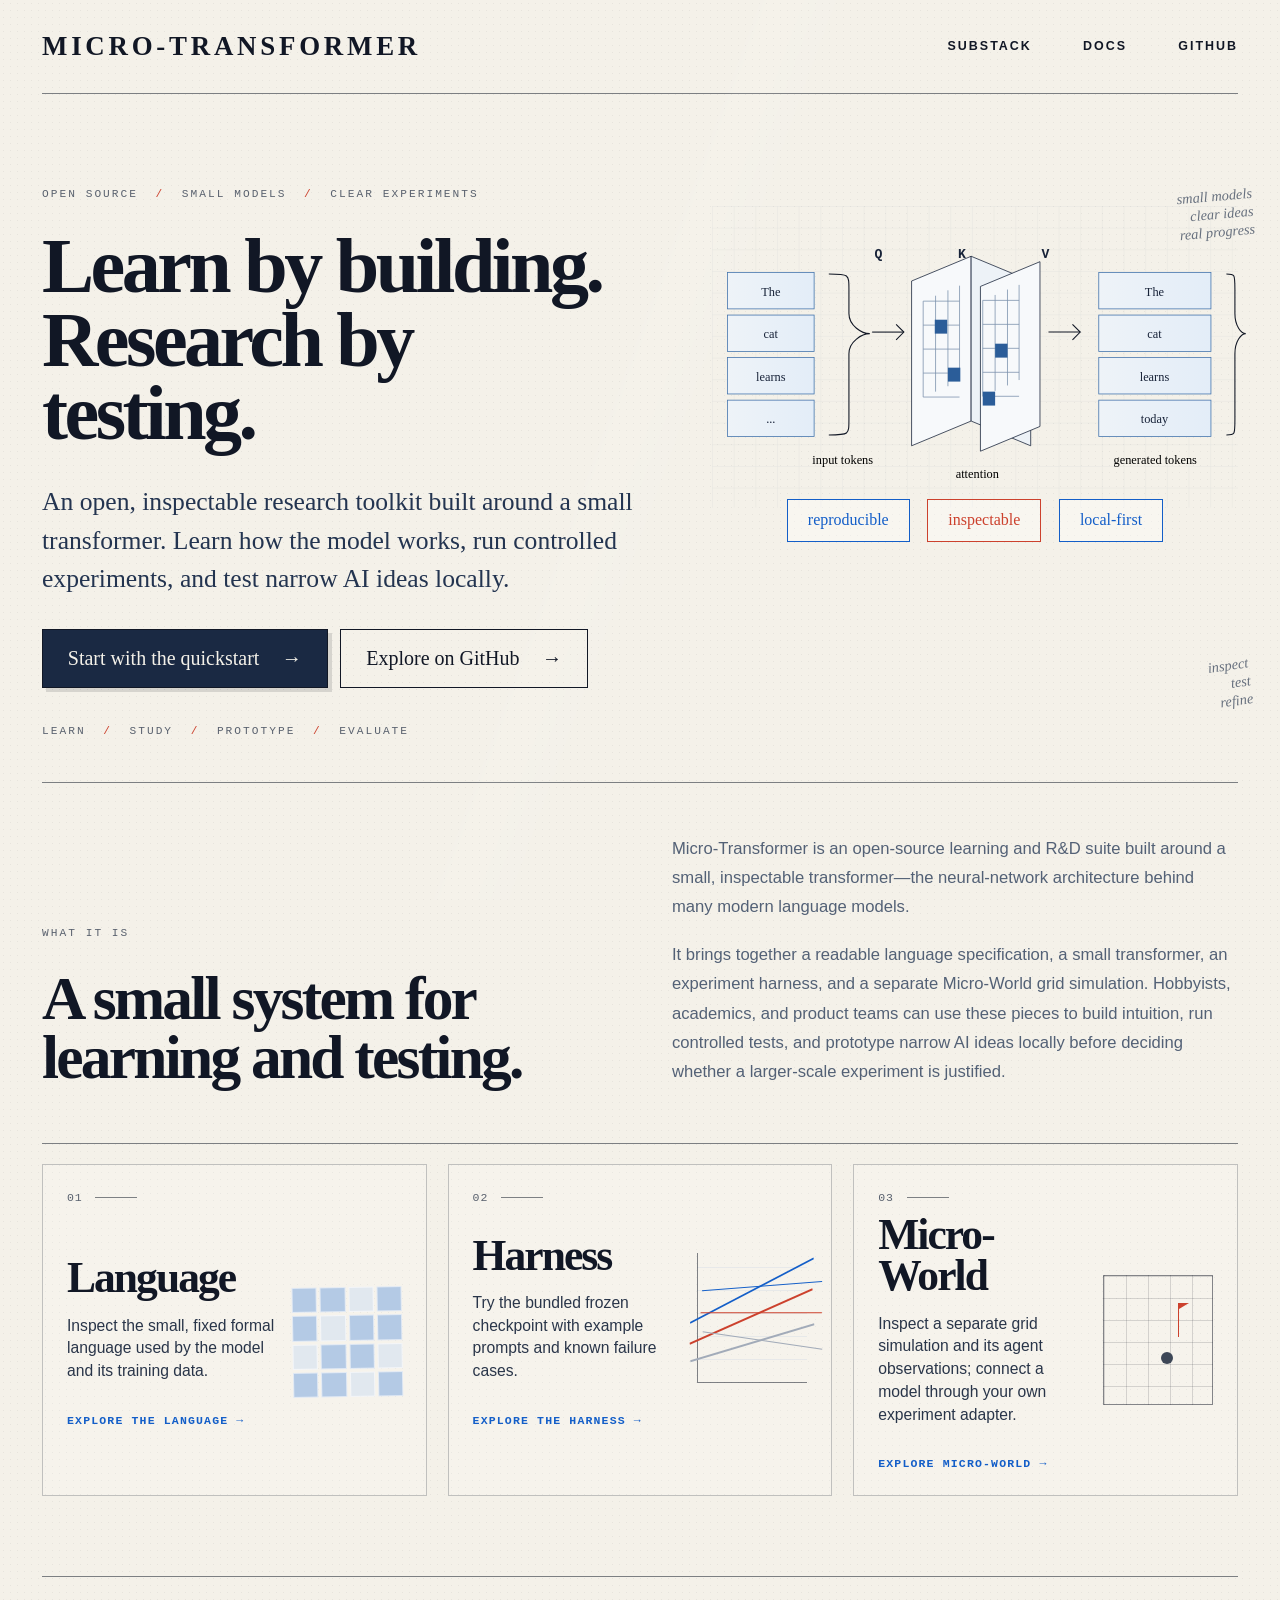
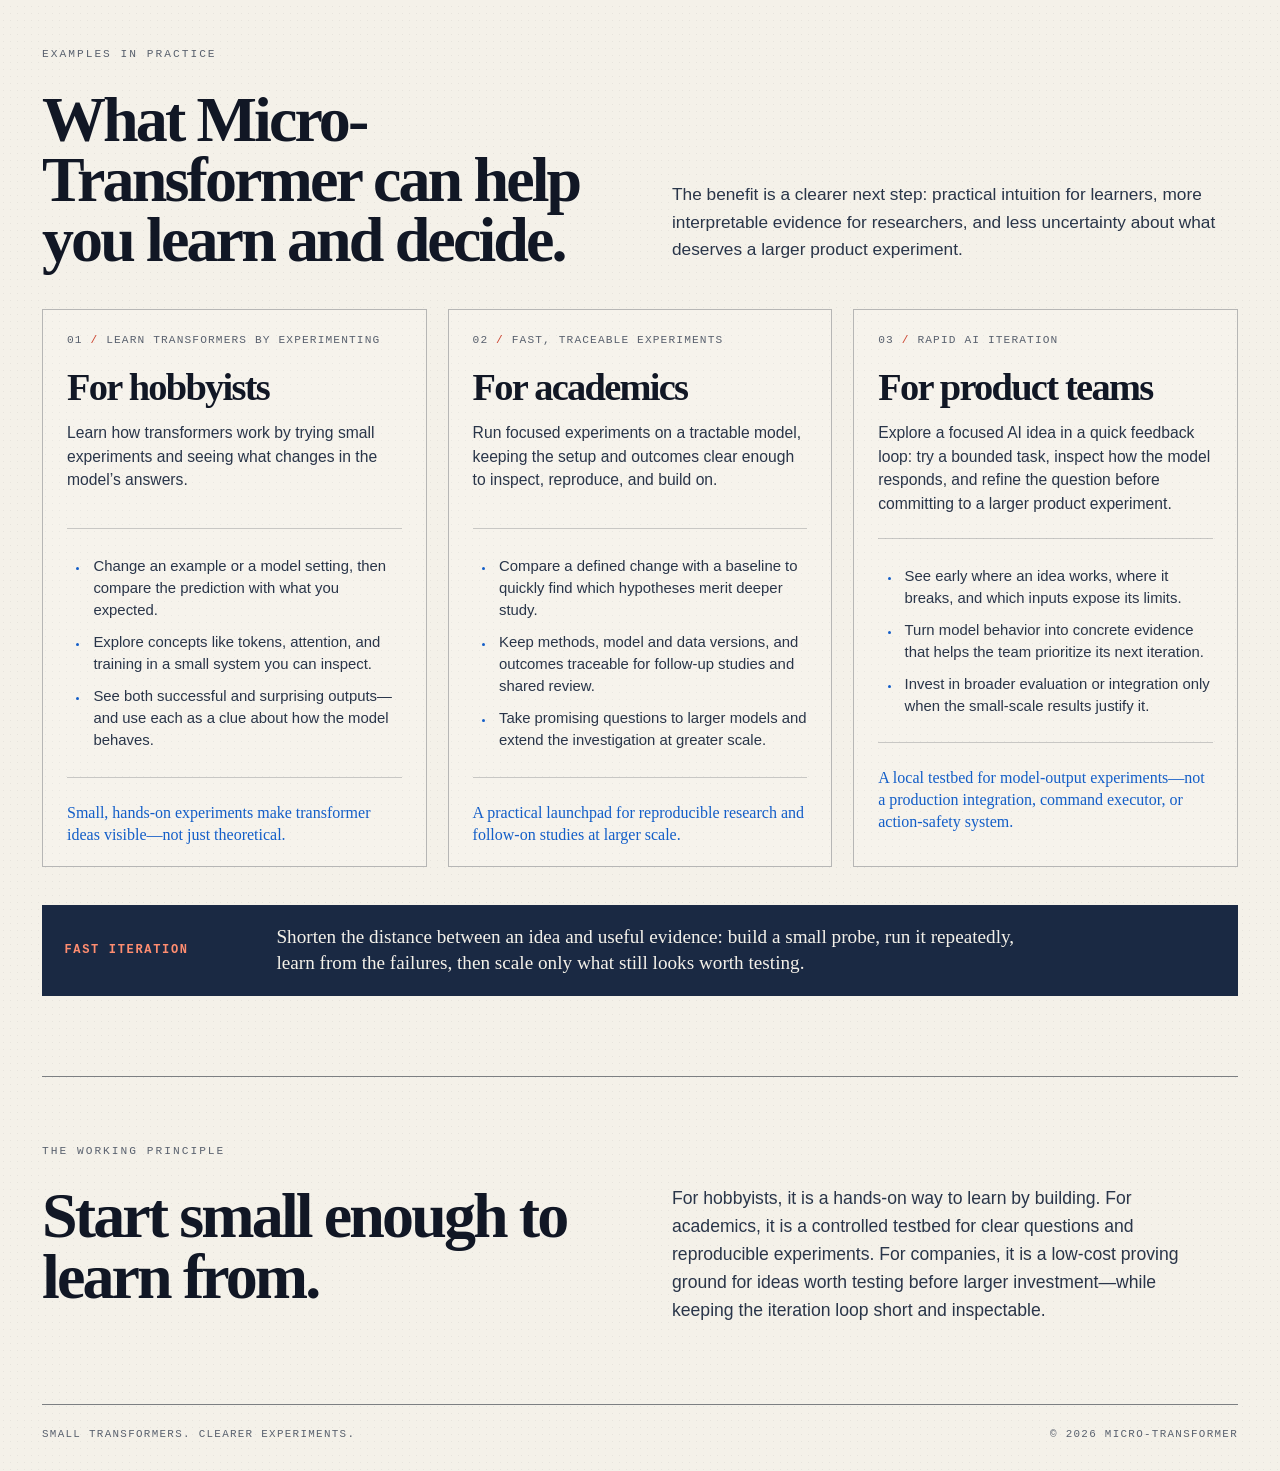
==== index.html @ 57139a8e "Add static website source for GitHub Pages" ====
<!doctype html>
<html lang="en">
  <head>
    <meta charset="utf-8" />
    <meta name="viewport" content="width=device-width, initial-scale=1" />
    <meta name="description" content="Micro-Transformer is a small, inspectable transformer for learning by building, running controlled research, and testing early AI ideas." />
    <meta name="theme-color" content="#f4f1e9" />
    <title>Micro-Transformer — Small models. Clear questions.</title>
    <link rel="stylesheet" href="styles.css?v=5" />
    <script defer src="script.js"></script>
  </head>
  <body>
    <a class="skip-link" href="#main-content">Skip to content</a>

    <header class="site-header shell">
      <a class="wordmark" href="./" aria-label="Micro-Transformer home">Micro-Transformer</a>
      <button class="menu-toggle" type="button" aria-expanded="false" aria-controls="site-nav">
        <span class="menu-icon" aria-hidden="true"></span>
        <span class="sr-only">Toggle navigation</span>
      </button>
      <nav class="site-nav" id="site-nav" aria-label="Primary navigation">
        <a href="https://vimalnaran.substack.com" target="_blank" rel="noopener noreferrer">Substack</a>
        <a href="https://micro-transformer.readthedocs.io/en/latest/" target="_blank" rel="noopener noreferrer">Docs</a>
        <a href="https://github.com/vimalnar/micro-transformer" target="_blank" rel="noopener noreferrer">GitHub</a>
      </nav>
    </header>

    <main id="main-content">
      <section class="hero shell" aria-labelledby="hero-title">
        <div class="hero-copy">
          <p class="eyebrow">Open source <span>/</span> Small models <span>/</span> Clear experiments</p>
          <h1 id="hero-title">Learn by building. Research by testing.</h1>
          <p class="hero-dek">An open, inspectable research toolkit built around a small transformer. Learn how the model works, run controlled experiments, and test narrow AI ideas locally.</p>
          <div class="hero-actions">
            <a class="button button-dark" href="https://micro-transformer.readthedocs.io/en/latest/guides/v1-quickstart/">Start with the quickstart <span aria-hidden="true">→</span></a>
            <a class="button button-light" href="https://github.com/vimalnar/micro-transformer">Explore on GitHub <span aria-hidden="true">→</span></a>
          </div>
          <p class="hero-index">Learn <span>/</span> Study <span>/</span> Prototype <span>/</span> Evaluate</p>
        </div>

        <div class="hero-visual" aria-label="Diagram showing tokens passing through attention and producing outputs">
          <div class="margin-note note-top">small models<br />clear ideas<br />real progress</div>
          <svg class="transformer-diagram" viewBox="0 0 680 390" role="img" aria-labelledby="diagram-title diagram-desc">
            <title id="diagram-title">Illustrative next-token generation</title>
            <desc id="diagram-desc">Input tokens pass through an attention block to produce a token sequence. The example is conceptual; model predictions can be wrong.</desc>
            <defs>
              <pattern id="grid" width="28" height="28" patternUnits="userSpaceOnUse">
                <path d="M 28 0 L 0 0 0 28" fill="none" stroke="#7788a1" stroke-opacity=".13" stroke-width="1" />
              </pattern>
              <linearGradient id="panelBlue" x1="0" x2="1">
                <stop offset="0" stop-color="#eef3f8" />
                <stop offset="1" stop-color="#e3edf8" />
              </linearGradient>
            </defs>
            <rect x="0" y="0" width="680" height="390" fill="url(#grid)" />

            <g class="svg-label" fill="#172238">
              <text x="210" y="67">Q</text><text x="318" y="67">K</text><text x="426" y="67">V</text>
            </g>

            <g class="token-stack" fill="url(#panelBlue)" stroke="#4172ac">
              <rect x="20" y="86" width="112" height="47" /><rect x="20" y="141" width="112" height="47" />
              <rect x="20" y="196" width="112" height="47" /><rect x="20" y="251" width="112" height="47" />
            </g>
            <g class="svg-copy" fill="#172238" text-anchor="middle">
              <text x="76" y="116">The</text><text x="76" y="171">cat</text><text x="76" y="226">learns</text><text x="76" y="281">...</text>
            </g>
            <path class="brace" d="M 151 88 C 177 88 177 88 177 108 L 177 139 C 177 155 194 165 204 165 C 194 165 177 175 177 191 L 177 276 C 177 296 177 296 151 296" />
            <text class="svg-copy" x="169" y="333" text-anchor="middle">input tokens</text>

            <g class="arrow"><path d="M 207 163 H 248" /><path d="M 238 153 L 248 163 L 238 173" /></g>
            <g class="attention-panel">
              <path d="M 258 97 L 335 65 L 335 278 L 258 310 Z" fill="#f7f9fb" stroke="#172238" />
              <path d="M 335 65 L 412 97 L 412 310 L 335 278 Z" fill="#edf2f7" stroke="#172238" />
              <path d="M 347 104 L 424 72 L 424 285 L 347 317 Z" fill="#f7f9fb" stroke="#172238" />
              <g class="attention-grid" stroke="#7b91ad" stroke-width="1">
                <path d="M 273 123 H 320 M 273 154 H 320 M 273 185 H 320 M 273 216 H 320 M 273 247 H 320" />
                <path d="M 273 123 V 247 M 289 116 V 240 M 305 109 V 233 M 320 103 V 226" />
                <path d="M 350 122 H 397 M 350 153 H 397 M 350 184 H 397 M 350 215 H 397 M 350 246 H 397" />
                <path d="M 350 122 V 246 M 366 115 V 239 M 382 108 V 232 M 397 102 V 225" />
              </g>
              <g fill="#2b5d99">
                <rect x="288" y="147" width="16" height="18" /><rect x="305" y="209" width="16" height="18" />
                <rect x="366" y="178" width="16" height="18" /><rect x="350" y="240" width="16" height="18" />
              </g>
            </g>
            <text class="svg-copy" x="343" y="352" text-anchor="middle">attention</text>
            <g class="arrow"><path d="M 435 163 H 476" /><path d="M 466 153 L 476 163 L 466 173" /></g>

            <g class="token-stack" fill="url(#panelBlue)" stroke="#4172ac">
              <rect x="500" y="86" width="145" height="47" /><rect x="500" y="141" width="145" height="47" />
              <rect x="500" y="196" width="145" height="47" /><rect x="500" y="251" width="145" height="47" />
            </g>
            <g class="svg-copy" fill="#172238" text-anchor="middle">
              <text x="572" y="116">The</text><text x="572" y="171">cat</text><text x="572" y="226">learns</text><text x="572" y="281">today</text>
            </g>
            <path class="brace" d="M 665 88 C 676 88 676 88 676 108 L 676 139 C 676 155 684 165 690 165 C 684 165 676 175 676 191 L 676 276 C 676 296 676 296 665 296" />
            <text class="svg-copy" x="573" y="333" text-anchor="middle">generated tokens</text>
          </svg>
          <div class="proof-tags" aria-label="Project qualities">
            <span class="tag tag-blue">reproducible</span>
            <span class="tag tag-red">inspectable</span>
            <span class="tag tag-blue">local-first</span>
          </div>
          <div class="margin-note note-bottom">inspect<br />test<br />refine</div>
        </div>
      </section>

      <section class="what-is shell" id="about" aria-labelledby="what-is-title">
        <div>
          <p class="eyebrow">What it is</p>
          <h2 id="what-is-title">A small system for learning and testing.</h2>
        </div>
        <div class="what-is-copy">
          <p>Micro-Transformer is an open-source learning and R&amp;D suite built around a small, inspectable transformer—the neural-network architecture behind many modern language models.</p>
          <p>It brings together a readable language specification, a small transformer, an experiment harness, and a separate Micro-World grid simulation. Hobbyists, academics, and product teams can use these pieces to build intuition, run controlled tests, and prototype narrow AI ideas locally before deciding whether a larger-scale experiment is justified.</p>
        </div>
      </section>

      <section class="cards shell" id="examples" aria-labelledby="examples-title">
        <h2 class="sr-only" id="examples-title">Explore the suite</h2>
        <article class="card">
          <div class="card-number">01 <span></span></div>
          <div class="card-body">
            <div>
              <h3>Language</h3>
              <p>Inspect the small, fixed formal language used by the model and its training data.</p>
              <a href="https://micro-transformer.readthedocs.io/en/latest/reference/micro-transformer-language/">Explore the language <span aria-hidden="true">→</span></a>
            </div>
            <div class="card-sketch sketch-language" aria-hidden="true"><span></span><span></span><span></span><span></span><span></span><span></span><span></span><span></span><span></span><span></span><span></span><span></span><span></span><span></span><span></span><span></span></div>
          </div>
        </article>
        <article class="card">
          <div class="card-number">02 <span></span></div>
          <div class="card-body">
            <div>
              <h3>Harness</h3>
              <p>Try the bundled frozen checkpoint with example prompts and known failure cases.</p>
              <a href="https://micro-transformer.readthedocs.io/en/latest/guides/harness/">Explore the harness <span aria-hidden="true">→</span></a>
            </div>
            <div class="card-sketch sketch-chart" aria-hidden="true"><span class="chart-line blue"></span><span class="chart-line red"></span><span class="chart-line grey"></span></div>
          </div>
        </article>
        <article class="card">
          <div class="card-number">03 <span></span></div>
          <div class="card-body">
            <div>
              <h3>Micro-World</h3>
              <p>Inspect a separate grid simulation and its agent observations; connect a model through your own experiment adapter.</p>
              <a href="https://micro-transformer.readthedocs.io/en/latest/guides/microworld-usage/">Explore Micro-World <span aria-hidden="true">→</span></a>
            </div>
            <div class="card-sketch sketch-world" aria-hidden="true"><span class="flag"></span><span class="dot"></span></div>
          </div>
        </article>
      </section>

      <section class="use-cases shell" id="use-cases" aria-labelledby="use-cases-title">
        <div class="use-cases-intro">
          <div>
            <p class="eyebrow">Examples in practice</p>
            <h2 id="use-cases-title">What Micro-Transformer can help you learn and decide.</h2>
          </div>
          <p>The benefit is a clearer next step: practical intuition for learners, more interpretable evidence for researchers, and less uncertainty about what deserves a larger product experiment.</p>
        </div>

        <div class="use-case-grid">
          <article class="use-case">
            <p class="use-case-label">01 <span>/</span> Learn transformers by experimenting</p>
            <h3>For hobbyists</h3>
            <p>Learn how transformers work by trying small experiments and seeing what changes in the model’s answers.</p>
            <ul>
              <li>Change an example or a model setting, then compare the prediction with what you expected.</li>
              <li>Explore concepts like tokens, attention, and training in a small system you can inspect.</li>
              <li>See both successful and surprising outputs—and use each as a clue about how the model behaves.</li>
            </ul>
            <p class="use-case-note">Small, hands-on experiments make transformer ideas visible—not just theoretical.</p>
          </article>

          <article class="use-case">
            <p class="use-case-label">02 <span>/</span> Fast, traceable experiments</p>
            <h3>For academics</h3>
            <p>Run focused experiments on a tractable model, keeping the setup and outcomes clear enough to inspect, reproduce, and build on.</p>
            <ul>
              <li>Compare a defined change with a baseline to quickly find which hypotheses merit deeper study.</li>
              <li>Keep methods, model and data versions, and outcomes traceable for follow-up studies and shared review.</li>
              <li>Take promising questions to larger models and extend the investigation at greater scale.</li>
            </ul>
            <p class="use-case-note">A practical launchpad for reproducible research and follow-on studies at larger scale.</p>
          </article>

          <article class="use-case">
            <p class="use-case-label">03 <span>/</span> Rapid AI iteration</p>
            <h3>For product teams</h3>
            <p>Explore a focused AI idea in a quick feedback loop: try a bounded task, inspect how the model responds, and refine the question before committing to a larger product experiment.</p>
            <ul>
              <li>See early where an idea works, where it breaks, and which inputs expose its limits.</li>
              <li>Turn model behavior into concrete evidence that helps the team prioritize its next iteration.</li>
              <li>Invest in broader evaluation or integration only when the small-scale results justify it.</li>
            </ul>
            <p class="use-case-note">A local testbed for model-output experiments—not a production integration, command executor, or action-safety system.</p>
          </article>
        </div>

        <div class="iteration-note">
          <span class="iteration-label">Fast iteration</span>
          <p>Shorten the distance between an idea and useful evidence: build a small probe, run it repeatedly, learn from the failures, then scale only what still looks worth testing.</p>
        </div>
      </section>

      <section class="method shell" id="method" aria-labelledby="method-title">
        <div>
          <p class="eyebrow">The working principle</p>
          <h2 id="method-title">Start small enough to learn from.</h2>
        </div>
        <p>For hobbyists, it is a hands-on way to learn by building. For academics, it is a controlled testbed for clear questions and reproducible experiments. For companies, it is a low-cost proving ground for ideas worth testing before larger investment—while keeping the iteration loop short and inspectable.</p>
      </section>
    </main>

    <footer class="site-footer shell">
      <span>Small transformers. Clearer experiments.</span>
      <span>© <span id="year"></span> Micro-Transformer</span>
    </footer>
  </body>
</html>
---- styles.css ----
:root {
  --paper: #f4f1e9;
  --paper-deep: #ebe7dd;
  --ink: #111725;
  --muted: #59616e;
  --line: rgba(17, 23, 37, .52);
  --blue: #135ec8;
  --red: #cc412d;
  --serif: Georgia, "Times New Roman", serif;
  --sans: Inter, ui-sans-serif, -apple-system, BlinkMacSystemFont, "Segoe UI", sans-serif;
  --mono: "SFMono-Regular", Consolas, "Liberation Mono", monospace;
}

* { box-sizing: border-box; }
html { scroll-behavior: smooth; }
body {
  margin: 0;
  color: var(--ink);
  background-color: var(--paper);
  font-family: var(--sans);
  line-height: 1.5;
  background-image: radial-gradient(rgba(17, 23, 37, .06) .55px, transparent .55px);
  background-size: 7px 7px;
}
body::before { content: ""; position: fixed; inset: 0; pointer-events: none; opacity: .28; background: linear-gradient(110deg, transparent 0 47%, rgba(255,255,255,.5) 48%, transparent 54%); mix-blend-mode: soft-light; }
a { color: inherit; }
.shell { width: min(1500px, calc(100% - 84px)); margin-inline: auto; }
.skip-link { position: absolute; left: -999px; top: 10px; z-index: 10; padding: .7rem 1rem; background: var(--ink); color: white; }
.skip-link:focus { left: 10px; }
.sr-only { position: absolute; width: 1px; height: 1px; padding: 0; margin: -1px; overflow: hidden; clip: rect(0,0,0,0); white-space: nowrap; border: 0; }

.site-header { display: flex; align-items: center; justify-content: space-between; min-height: 94px; border-bottom: 1px solid var(--line); }
.wordmark { font-family: var(--serif); font-size: clamp(1.3rem, 2.1vw, 2rem); font-weight: 700; letter-spacing: .14em; text-transform: uppercase; text-decoration: none; }
.site-nav { display: flex; align-items: center; gap: clamp(1.6rem, 4vw, 3.8rem); font-size: .78rem; letter-spacing: .16em; text-transform: uppercase; font-weight: 700; }
.site-nav a { text-decoration: none; transition: color .2s ease; }
.site-nav a:hover, .site-nav a:focus-visible { color: var(--blue); }
.menu-toggle { display: none; border: 0; background: none; }

.hero { display: grid; grid-template-columns: minmax(0, 1.06fr) minmax(460px, .94fr); gap: clamp(3rem, 6vw, 7rem); padding-top: clamp(3rem, 7vw, 6rem); padding-bottom: 2.5rem; }
.hero-copy { position: relative; z-index: 1; }
.eyebrow, .hero-index { margin: 0 0 1.6rem; color: var(--muted); font-family: var(--mono); font-size: .7rem; letter-spacing: .18em; line-height: 1.8; text-transform: uppercase; }
.eyebrow span, .hero-index span { margin-inline: .55rem; color: var(--red); }
h1, h2, h3 { margin: 0; font-family: var(--serif); font-weight: 700; letter-spacing: -.045em; }
h1 { max-width: 840px; font-size: clamp(3.6rem, 6.1vw, 7.1rem); line-height: .94; }
.hero-dek { margin: 2.1rem 0 1.9rem; color: #233450; font-family: var(--serif); font-size: clamp(1.3rem, 2vw, 2rem); }
.button { display: inline-flex; align-items: center; gap: 1.4rem; min-height: 58px; padding: .85rem 1.55rem; font-family: var(--serif); font-size: 1.25rem; text-decoration: none; border: 1px solid var(--ink); transition: transform .2s ease, background .2s ease; }
.button:hover, .button:focus-visible { transform: translateY(-3px); }
.hero-actions { display: flex; flex-wrap: wrap; align-items: center; gap: .8rem; }
.button-dark { color: var(--paper); background: #1a2943; box-shadow: 4px 4px 0 rgba(17, 23, 37, .13); }
.button-light { color: var(--ink); background: transparent; }
.hero-index { margin-top: 2.1rem; margin-bottom: 0; }
.hero-visual { position: relative; min-width: 0; padding-top: 1.4rem; }
.transformer-diagram { width: 100%; overflow: visible; }
.svg-label { font: 700 17px var(--mono); }
.svg-copy { font: 16px var(--serif); }
.brace { fill: none; stroke: var(--ink); stroke-width: 1.4; }
.arrow path { fill: none; stroke: var(--ink); stroke-width: 1.4; }
.proof-tags { display: flex; justify-content: center; gap: 1.1rem; margin-top: -1rem; }
.tag { display: inline-block; padding: .55rem 1.25rem; background: rgba(255,255,255,.35); border: 1px solid; font-family: var(--serif); font-size: 1rem; }
.tag-blue { color: var(--blue); border-color: var(--blue); }
.tag-red { color: var(--red); border-color: var(--red); }
.margin-note { position: absolute; color: #67707e; font-family: "Bradley Hand", "Segoe Print", cursive; font-size: .9rem; font-style: italic; line-height: 1.25; transform: rotate(-5deg); }
.note-top { right: -1rem; top: .2rem; text-align: right; }
.note-bottom { right: -.8rem; bottom: 2rem; transform: rotate(-8deg); text-align: right; }

.what-is { display: grid; grid-template-columns: 1fr 1fr; gap: 4rem; align-items: end; padding-top: 3.2rem; padding-bottom: 3.6rem; border-top: 1px solid var(--line); }
.what-is h2 { max-width: 600px; font-size: clamp(2.8rem, 4.8vw, 5.2rem); line-height: .95; }
.what-is-copy { max-width: 580px; color: #536176; font-size: 1.04rem; font-weight: 400; line-height: 1.75; }
.what-is-copy p { margin: 0; }
.what-is-copy p + p { margin-top: 1.2rem; }

.cards { display: grid; grid-template-columns: repeat(3, 1fr); gap: 1.3rem; padding-top: 1.2rem; padding-bottom: 5rem; border-top: 1px solid var(--line); }
.card { min-height: 290px; padding: 1.5rem 1.5rem 1.3rem; border: 1px solid rgba(17,23,37,.23); background: rgba(255,255,255,.13); }
.card-number { display: flex; align-items: center; gap: .8rem; color: var(--muted); font-family: var(--mono); font-size: .72rem; letter-spacing: .08em; }
.card-number span { display: block; width: 42px; height: 1px; background: var(--line); }
.card-body { display: grid; grid-template-columns: 1fr 110px; align-items: end; gap: 1rem; min-height: 225px; }
.card h3 { margin: .5rem 0 1rem; font-size: clamp(2.7rem, 3.4vw, 4rem); line-height: .95; }
.card p { max-width: 360px; margin: 0 0 1.5rem; color: #293549; font-size: .98rem; line-height: 1.45; }
.card a { color: var(--blue); font-family: var(--mono); font-size: .72rem; font-weight: 700; letter-spacing: .1em; text-decoration: none; text-transform: uppercase; }
.card a:hover, .card a:focus-visible { text-decoration: underline; }
.card-sketch { align-self: center; justify-self: end; position: relative; width: 110px; height: 130px; }
.sketch-language { display: grid; grid-template-columns: repeat(4, 1fr); gap: 3px; padding-top: 34px; transform: rotate(-1deg); }
.sketch-language span { aspect-ratio: 1; background: #b4cae5; border: 1px solid rgba(255,255,255,.6); }
.sketch-language span:nth-child(3n) { background: #e1e8ef; }
.sketch-chart { border-bottom: 1px solid var(--line); border-left: 1px solid var(--line); background: repeating-linear-gradient(to top, transparent 0 22px, rgba(19,94,200,.12) 23px); }
.chart-line { position: absolute; display: block; width: 125px; height: 48px; left: -5px; border-top: 2px solid; transform: skewY(-20deg) rotate(-9deg); }
.chart-line::before { content: ""; position: absolute; inset: -3px 0 0; border-top: 1px solid; transform: rotate(25deg); }
.chart-line.blue { top: 35px; color: var(--blue); }
.chart-line.red { top: 61px; color: var(--red); transform: skewY(-14deg) rotate(-11deg); }
.chart-line.grey { top: 88px; color: #a2abb9; transform: skewY(-9deg) rotate(-8deg); }
.sketch-world { border: 1px solid rgba(17,23,37,.5); background-image: linear-gradient(rgba(17,23,37,.15) 1px, transparent 1px), linear-gradient(90deg, rgba(17,23,37,.15) 1px, transparent 1px); background-size: 22px 22px; }
.dot { position: absolute; left: 57px; top: 76px; width: 12px; height: 12px; border-radius: 50%; background: #3d4757; }
.flag { position: absolute; left: 74px; top: 27px; width: 1px; height: 34px; background: var(--red); }
.flag::after { content: ""; position: absolute; top: 0; left: 1px; border-top: 6px solid var(--red); border-right: 10px solid transparent; }

.use-cases { padding-top: 4.2rem; padding-bottom: 5rem; border-top: 1px solid var(--line); }
.use-cases-intro { display: grid; grid-template-columns: 1fr 1fr; gap: 4rem; align-items: end; margin-bottom: 2.4rem; }
.use-cases-intro h2 { max-width: 660px; font-size: clamp(3rem, 5vw, 5.5rem); line-height: .94; }
.use-cases-intro > p { max-width: 550px; margin: 0 0 .4rem; color: #293549; font-size: 1.08rem; line-height: 1.6; }
.use-case-grid { display: grid; grid-template-columns: repeat(3, 1fr); gap: 1.3rem; }
.use-case { min-height: 430px; padding: 1.45rem 1.5rem 1.3rem; border: 1px solid rgba(17,23,37,.28); background: rgba(255,255,255,.13); }
.use-case-label { margin: 0; color: var(--muted); font-family: var(--mono); font-size: .7rem; letter-spacing: .1em; line-height: 1.4; text-transform: uppercase; }
.use-case-label span { color: var(--red); }
.use-case h3 { margin: 1.25rem 0 1rem; font-size: clamp(2.35rem, 3vw, 3.5rem); line-height: .95; }
.use-case > p:not(.use-case-label):not(.use-case-note) { min-height: 84px; margin: 0; color: #293549; font-size: .98rem; line-height: 1.5; }
.use-case ol, .use-case ul { margin: 1.45rem 0 1.5rem; padding: 1rem 0 1rem 1.4rem; border-top: 1px solid rgba(17,23,37,.2); border-bottom: 1px solid rgba(17,23,37,.2); color: #293549; font-size: .93rem; }
.use-case li { margin: .58rem 0; padding-left: .25rem; }
.use-case li::marker { color: var(--blue); font-family: var(--mono); font-size: .78rem; }
.use-case-note { margin: 0; color: var(--blue); font-family: var(--serif); font-size: 1rem; line-height: 1.35; }
.iteration-note { display: grid; grid-template-columns: 180px 1fr; gap: 2rem; align-items: center; margin-top: 2.4rem; padding: 1.2rem 1.4rem; background: #1a2943; color: var(--paper); }
.iteration-label { color: #ff8d70; font-family: var(--mono); font-size: .75rem; font-weight: 700; letter-spacing: .14em; text-transform: uppercase; }
.iteration-note p { max-width: 760px; margin: 0; font-family: var(--serif); font-size: 1.2rem; line-height: 1.35; }

.method { display: grid; grid-template-columns: 1fr 1fr; gap: 4rem; padding-top: 4rem; padding-bottom: 5rem; border-top: 1px solid var(--line); }
.method h2 { max-width: 610px; font-size: clamp(2.9rem, 5vw, 5.4rem); line-height: .95; }
.method > p { max-width: 540px; margin: 2.7rem 0 0; color: #293549; font-size: 1.1rem; line-height: 1.6; }
.site-footer { display: flex; justify-content: space-between; gap: 1rem; padding-top: 1.3rem; padding-bottom: 1.8rem; border-top: 1px solid var(--line); color: var(--muted); font-family: var(--mono); font-size: .68rem; letter-spacing: .12em; text-transform: uppercase; }

@media (max-width: 1050px) {
  .hero { grid-template-columns: 1fr; gap: 2rem; }
  .hero-visual { max-width: 800px; margin-inline: auto; width: 100%; }
  h1 { max-width: 900px; }
  .note-top { right: 1rem; }
}
@media (max-width: 760px) {
  .shell { width: min(100% - 36px, 600px); }
  .site-header { min-height: 76px; }
  .wordmark { font-size: 1.1rem; letter-spacing: .1em; }
  .menu-toggle { display: block; width: 42px; height: 42px; padding: .6rem; cursor: pointer; }
  .menu-icon, .menu-icon::before, .menu-icon::after { display: block; width: 25px; height: 1px; background: var(--ink); transition: transform .2s ease; }
  .menu-icon { position: relative; }
  .menu-icon::before, .menu-icon::after { content: ""; position: absolute; left: 0; }
  .menu-icon::before { top: -7px; }
  .menu-icon::after { top: 7px; }
  .site-nav { display: none; position: absolute; top: 75px; left: 18px; right: 18px; z-index: 5; flex-direction: column; align-items: stretch; gap: 0; padding: .5rem 1rem; background: var(--paper); border: 1px solid var(--line); box-shadow: 3px 3px 0 rgba(17,23,37,.1); }
  .site-nav.is-open { display: flex; }
  .site-nav a { padding: .9rem 0; border-bottom: 1px solid rgba(17,23,37,.15); }
  .site-nav a:last-child { border-bottom: 0; }
  .hero { padding-top: 2.8rem; }
  h1 { font-size: clamp(3.2rem, 15vw, 5.3rem); }
  .hero-dek { font-size: 1.3rem; }
  .hero-visual { margin-top: 1rem; }
  .transformer-diagram { min-width: 640px; width: 140%; max-width: none; margin-left: -13%; }
  .hero-visual { overflow: hidden; }
  .proof-tags { flex-wrap: wrap; gap: .55rem; }
  .tag { font-size: .86rem; padding: .45rem .75rem; }
  .margin-note { display: none; }
  .what-is { grid-template-columns: 1fr; gap: 1.4rem; padding-block: 3.2rem; }
  .what-is-copy { margin: 0; }
  .cards { grid-template-columns: 1fr; padding-bottom: 3.5rem; }
  .card { min-height: 250px; }
  .use-cases { padding-top: 3.2rem; padding-bottom: 3.5rem; }
  .use-cases-intro { grid-template-columns: 1fr; gap: 1.4rem; margin-bottom: 1.6rem; }
  .use-cases-intro > p { margin: 0; }
  .use-case-grid { grid-template-columns: 1fr; }
  .use-case { min-height: 0; }
  .use-case > p:not(.use-case-label):not(.use-case-note) { min-height: 0; }
  .iteration-note { grid-template-columns: 1fr; gap: .7rem; }
  .method { grid-template-columns: 1fr; gap: 0; padding-block: 3.2rem; }
  .method > p { margin-top: 1.4rem; }
  .site-footer { flex-direction: column; gap: .4rem; padding-bottom: 1.3rem; }
}

@media (prefers-reduced-motion: reduce) {
  html { scroll-behavior: auto; }
  *, *::before, *::after { transition-duration: .01ms !important; }
}
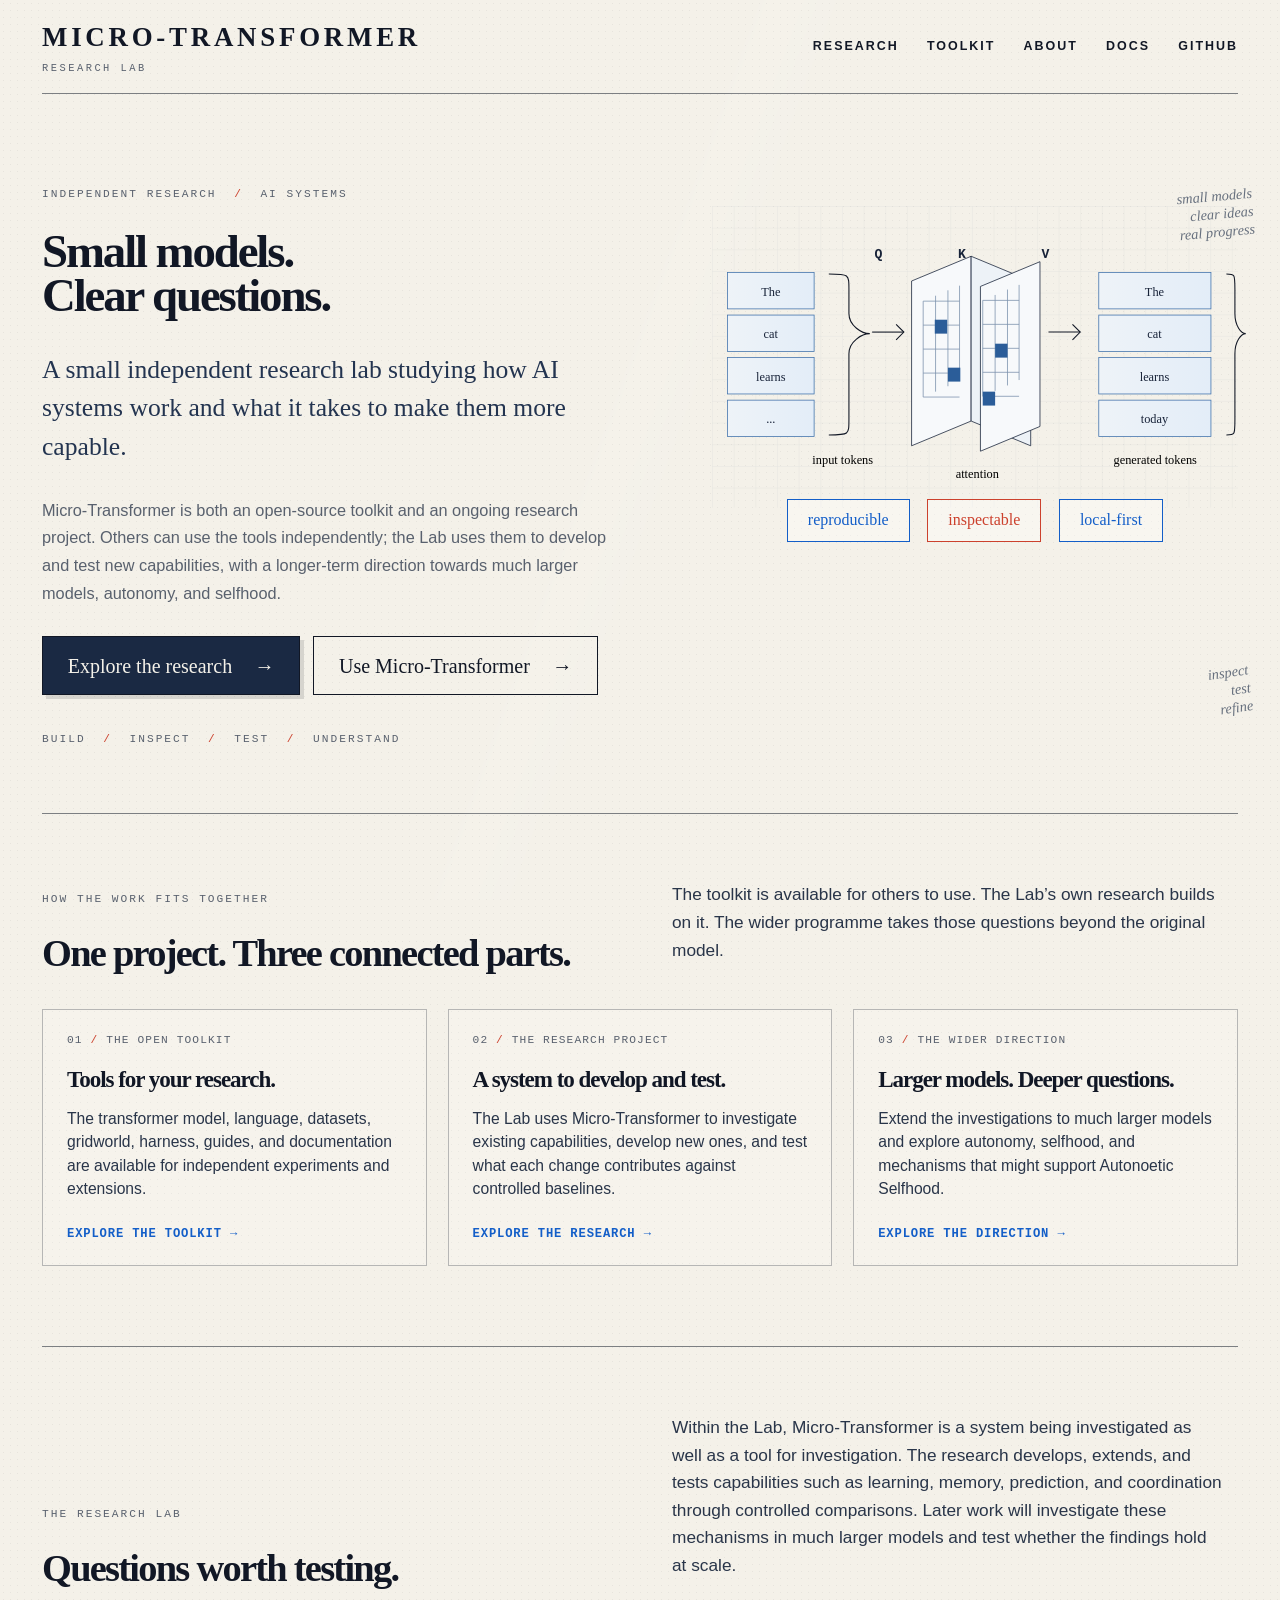
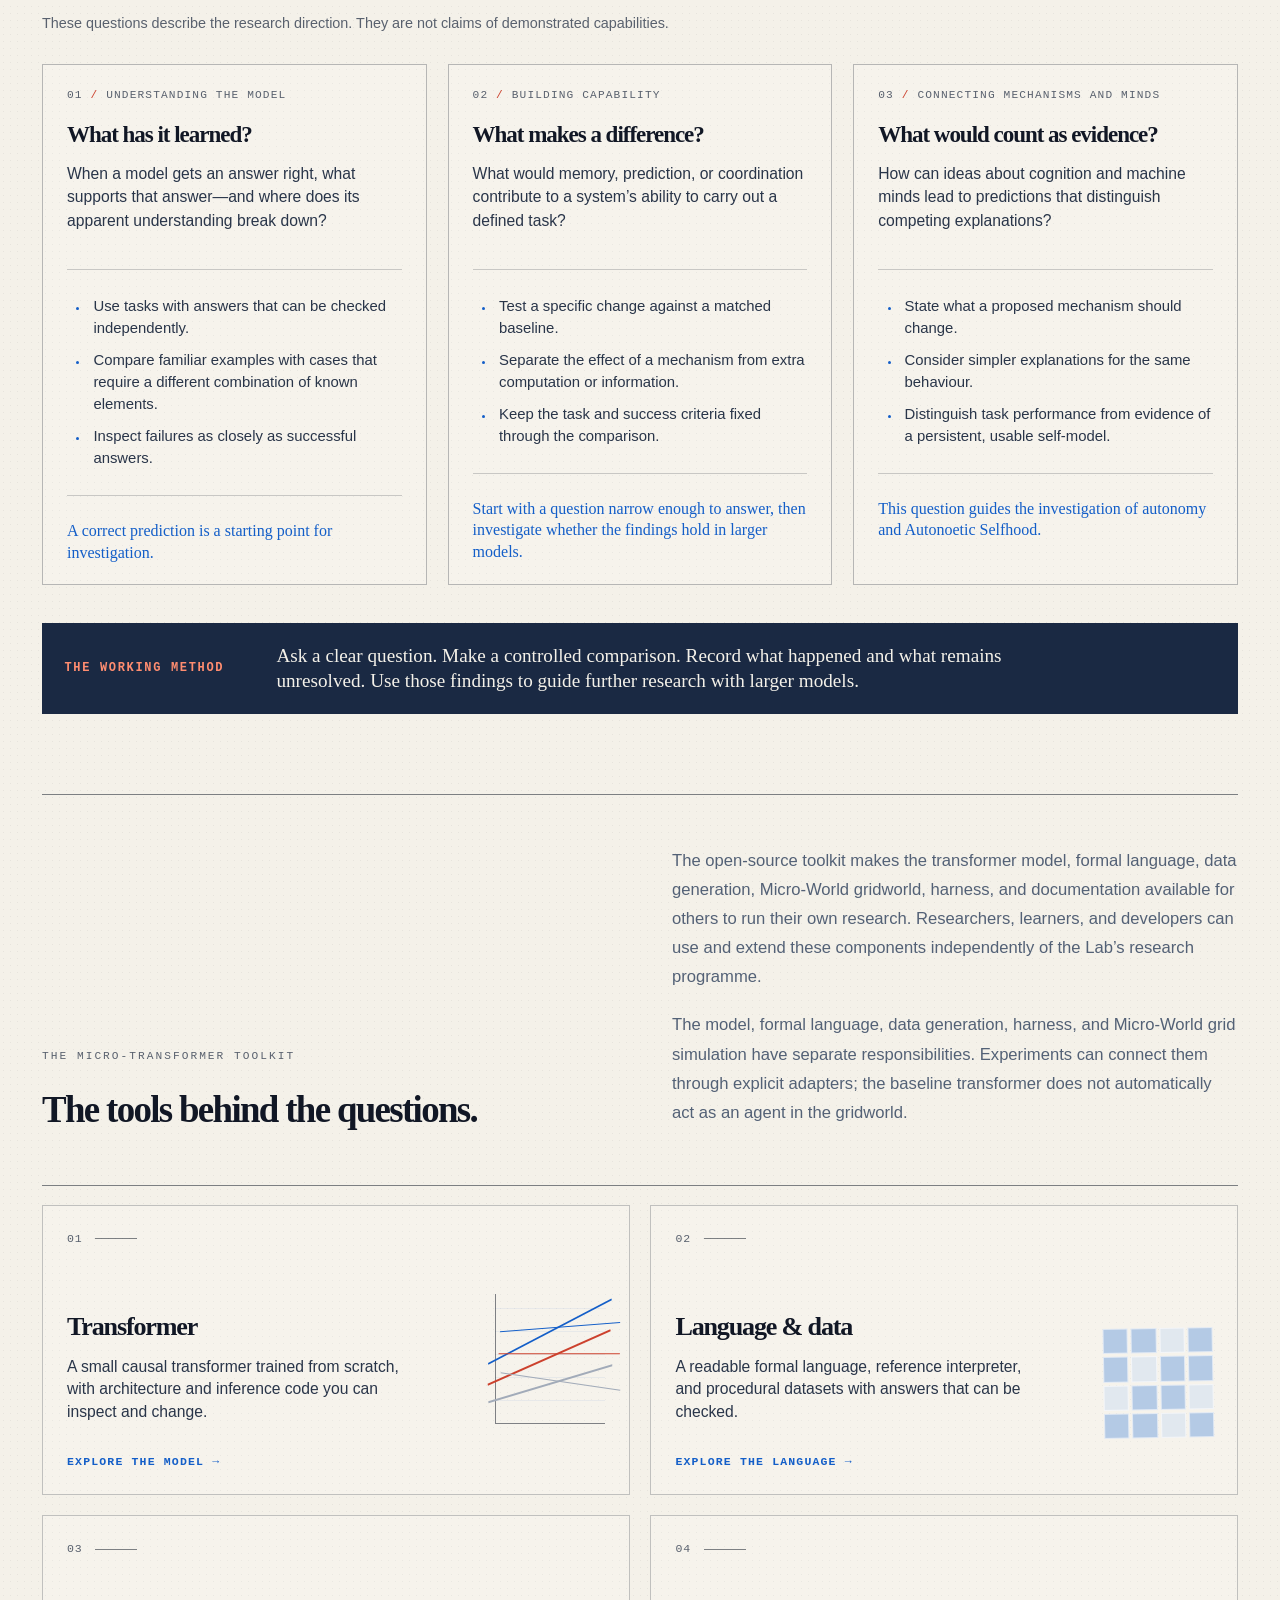
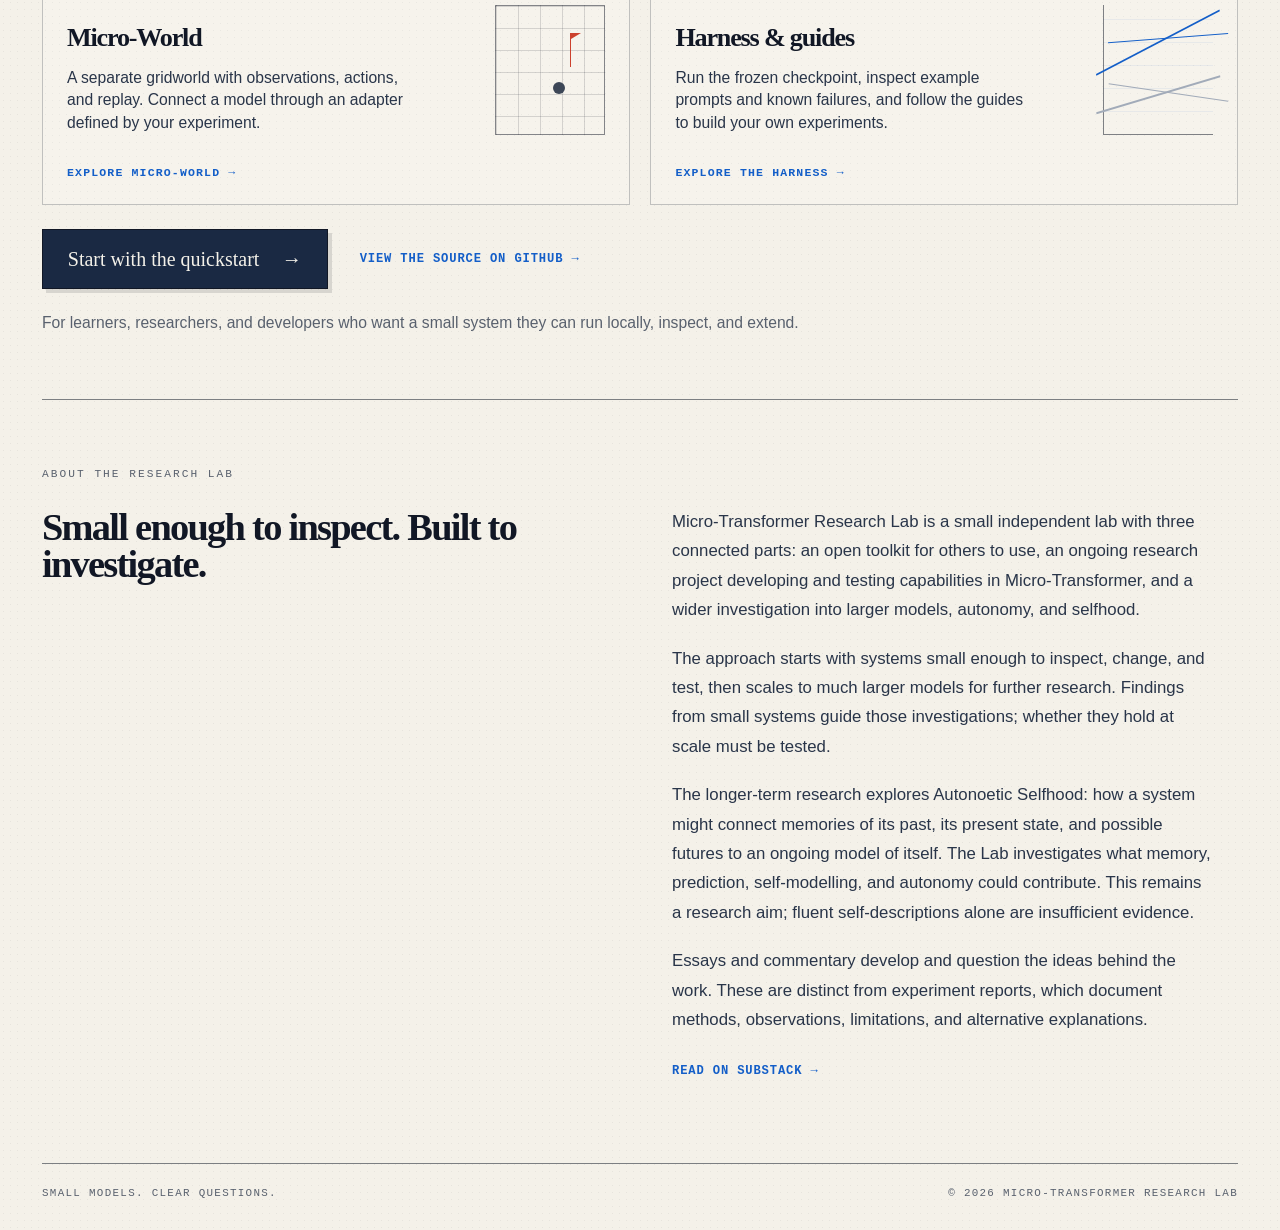
==== commit ce0f6f61: "Clarify Research Lab identity, toolkit, and research direction" ====
--- a/index.html
+++ b/index.html
@@ -3,23 +3,25 @@
   <head>
     <meta charset="utf-8" />
     <meta name="viewport" content="width=device-width, initial-scale=1" />
-    <meta name="description" content="Micro-Transformer is a small, inspectable transformer for learning by building, running controlled research, and testing early AI ideas." />
+    <meta name="description" content="A small independent research lab studying how AI systems work and how to make them more capable. Explore the Micro-Transformer toolkit and research into autonomy and Autonoetic Selfhood." />
     <meta name="theme-color" content="#f4f1e9" />
-    <title>Micro-Transformer — Small models. Clear questions.</title>
-    <link rel="stylesheet" href="styles.css?v=5" />
+    <title>Micro-Transformer Research Lab — Small models. Clear questions.</title>
+    <link rel="stylesheet" href="styles.css?v=10" />
     <script defer src="script.js"></script>
   </head>
   <body>
     <a class="skip-link" href="#main-content">Skip to content</a>
 
     <header class="site-header shell">
-      <a class="wordmark" href="./" aria-label="Micro-Transformer home">Micro-Transformer</a>
+      <a class="wordmark" href="./" aria-label="Micro-Transformer Research Lab home"><span>Micro-Transformer</span><span class="wordmark-subtitle">Research Lab</span></a>
       <button class="menu-toggle" type="button" aria-expanded="false" aria-controls="site-nav">
         <span class="menu-icon" aria-hidden="true"></span>
         <span class="sr-only">Toggle navigation</span>
       </button>
       <nav class="site-nav" id="site-nav" aria-label="Primary navigation">
-        <a href="https://vimalnaran.substack.com" target="_blank" rel="noopener noreferrer">Substack</a>
+        <a href="#research">Research</a>
+        <a href="#toolkit">Toolkit</a>
+        <a href="#about">About</a>
         <a href="https://micro-transformer.readthedocs.io/en/latest/" target="_blank" rel="noopener noreferrer">Docs</a>
         <a href="https://github.com/vimalnar/micro-transformer" target="_blank" rel="noopener noreferrer">GitHub</a>
       </nav>
@@ -28,14 +30,15 @@
     <main id="main-content">
       <section class="hero shell" aria-labelledby="hero-title">
         <div class="hero-copy">
-          <p class="eyebrow">Open source <span>/</span> Small models <span>/</span> Clear experiments</p>
-          <h1 id="hero-title">Learn by building. Research by testing.</h1>
-          <p class="hero-dek">An open, inspectable research toolkit built around a small transformer. Learn how the model works, run controlled experiments, and test narrow AI ideas locally.</p>
+          <p class="eyebrow">Independent research <span>/</span> AI systems</p>
+          <h1 id="hero-title">Small models.<br />Clear questions.</h1>
+          <p class="hero-dek">A small independent research lab studying how AI systems work and what it takes to make them more capable.</p>
+          <p class="hero-context">Micro-Transformer is both an open-source toolkit and an ongoing research project. Others can use the tools independently; the Lab uses them to develop and test new capabilities, with a longer-term direction towards much larger models, autonomy, and selfhood.</p>
           <div class="hero-actions">
-            <a class="button button-dark" href="https://micro-transformer.readthedocs.io/en/latest/guides/v1-quickstart/">Start with the quickstart <span aria-hidden="true">→</span></a>
-            <a class="button button-light" href="https://github.com/vimalnar/micro-transformer">Explore on GitHub <span aria-hidden="true">→</span></a>
-          </div>
-          <p class="hero-index">Learn <span>/</span> Study <span>/</span> Prototype <span>/</span> Evaluate</p>
+            <a class="button button-dark" href="#research">Explore the research <span aria-hidden="true">→</span></a>
+            <a class="button button-light" href="#toolkit">Use Micro-Transformer <span aria-hidden="true">→</span></a>
+          </div>
+          <p class="hero-index">Build <span>/</span> Inspect <span>/</span> Test <span>/</span> Understand</p>
         </div>
 
         <div class="hero-visual" aria-label="Diagram showing tokens passing through attention and producing outputs">
@@ -106,119 +109,168 @@
         </div>
       </section>
 
-      <section class="what-is shell" id="about" aria-labelledby="what-is-title">
-        <div>
-          <p class="eyebrow">What it is</p>
-          <h2 id="what-is-title">A small system for learning and testing.</h2>
-        </div>
-        <div class="what-is-copy">
-          <p>Micro-Transformer is an open-source learning and R&amp;D suite built around a small, inspectable transformer—the neural-network architecture behind many modern language models.</p>
-          <p>It brings together a readable language specification, a small transformer, an experiment harness, and a separate Micro-World grid simulation. Hobbyists, academics, and product teams can use these pieces to build intuition, run controlled tests, and prototype narrow AI ideas locally before deciding whether a larger-scale experiment is justified.</p>
-        </div>
-      </section>
-
-      <section class="cards shell" id="examples" aria-labelledby="examples-title">
-        <h2 class="sr-only" id="examples-title">Explore the suite</h2>
-        <article class="card">
-          <div class="card-number">01 <span></span></div>
-          <div class="card-body">
-            <div>
-              <h3>Language</h3>
-              <p>Inspect the small, fixed formal language used by the model and its training data.</p>
-              <a href="https://micro-transformer.readthedocs.io/en/latest/reference/micro-transformer-language/">Explore the language <span aria-hidden="true">→</span></a>
-            </div>
-            <div class="card-sketch sketch-language" aria-hidden="true"><span></span><span></span><span></span><span></span><span></span><span></span><span></span><span></span><span></span><span></span><span></span><span></span><span></span><span></span><span></span><span></span></div>
-          </div>
-        </article>
-        <article class="card">
-          <div class="card-number">02 <span></span></div>
-          <div class="card-body">
-            <div>
-              <h3>Harness</h3>
-              <p>Try the bundled frozen checkpoint with example prompts and known failure cases.</p>
-              <a href="https://micro-transformer.readthedocs.io/en/latest/guides/harness/">Explore the harness <span aria-hidden="true">→</span></a>
-            </div>
-            <div class="card-sketch sketch-chart" aria-hidden="true"><span class="chart-line blue"></span><span class="chart-line red"></span><span class="chart-line grey"></span></div>
-          </div>
-        </article>
-        <article class="card">
-          <div class="card-number">03 <span></span></div>
-          <div class="card-body">
-            <div>
-              <h3>Micro-World</h3>
-              <p>Inspect a separate grid simulation and its agent observations; connect a model through your own experiment adapter.</p>
-              <a href="https://micro-transformer.readthedocs.io/en/latest/guides/microworld-usage/">Explore Micro-World <span aria-hidden="true">→</span></a>
-            </div>
-            <div class="card-sketch sketch-world" aria-hidden="true"><span class="flag"></span><span class="dot"></span></div>
-          </div>
-        </article>
-      </section>
-
-      <section class="use-cases shell" id="use-cases" aria-labelledby="use-cases-title">
+      <section class="use-cases shell project-parts" aria-labelledby="parts-title">
         <div class="use-cases-intro">
           <div>
-            <p class="eyebrow">Examples in practice</p>
-            <h2 id="use-cases-title">What Micro-Transformer can help you learn and decide.</h2>
-          </div>
-          <p>The benefit is a clearer next step: practical intuition for learners, more interpretable evidence for researchers, and less uncertainty about what deserves a larger product experiment.</p>
-        </div>
-
+            <p class="eyebrow">How the work fits together</p>
+            <h2 id="parts-title">One project. Three connected parts.</h2>
+          </div>
+          <p>The toolkit is available for others to use. The Lab’s own research builds on it. The wider programme takes those questions beyond the original model.</p>
+        </div>
         <div class="use-case-grid">
           <article class="use-case">
-            <p class="use-case-label">01 <span>/</span> Learn transformers by experimenting</p>
-            <h3>For hobbyists</h3>
-            <p>Learn how transformers work by trying small experiments and seeing what changes in the model’s answers.</p>
+            <p class="use-case-label">01 <span>/</span> The open toolkit</p>
+            <h3>Tools for your research.</h3>
+            <p>The transformer model, language, datasets, gridworld, harness, guides, and documentation are available for independent experiments and extensions.</p>
+            <a class="text-link" href="#toolkit">Explore the toolkit <span aria-hidden="true">→</span></a>
+          </article>
+          <article class="use-case">
+            <p class="use-case-label">02 <span>/</span> The research project</p>
+            <h3>A system to develop and test.</h3>
+            <p>The Lab uses Micro-Transformer to investigate existing capabilities, develop new ones, and test what each change contributes against controlled baselines.</p>
+            <a class="text-link" href="#research">Explore the research <span aria-hidden="true">→</span></a>
+          </article>
+          <article class="use-case">
+            <p class="use-case-label">03 <span>/</span> The wider direction</p>
+            <h3>Larger models. Deeper questions.</h3>
+            <p>Extend the investigations to much larger models and explore autonomy, selfhood, and mechanisms that might support Autonoetic Selfhood.</p>
+            <a class="text-link" href="#about">Explore the direction <span aria-hidden="true">→</span></a>
+          </article>
+        </div>
+      </section>
+
+      <section class="use-cases shell research" id="research" aria-labelledby="research-title">
+        <div class="use-cases-intro">
+          <div>
+            <p class="eyebrow">The Research Lab</p>
+            <h2 id="research-title">Questions worth testing.</h2>
+          </div>
+          <p>Within the Lab, Micro-Transformer is a system being investigated as well as a tool for investigation. The research develops, extends, and tests capabilities such as learning, memory, prediction, and coordination through controlled comparisons. Later work will investigate these mechanisms in much larger models and test whether the findings hold at scale.</p>
+        </div>
+        <p class="section-note">These questions describe the research direction. They are not claims of demonstrated capabilities.</p>
+        <div class="use-case-grid">
+          <article class="use-case">
+            <p class="use-case-label">01 <span>/</span> Understanding the model</p>
+            <h3>What has it learned?</h3>
+            <p>When a model gets an answer right, what supports that answer—and where does its apparent understanding break down?</p>
             <ul>
-              <li>Change an example or a model setting, then compare the prediction with what you expected.</li>
-              <li>Explore concepts like tokens, attention, and training in a small system you can inspect.</li>
-              <li>See both successful and surprising outputs—and use each as a clue about how the model behaves.</li>
+              <li>Use tasks with answers that can be checked independently.</li>
+              <li>Compare familiar examples with cases that require a different combination of known elements.</li>
+              <li>Inspect failures as closely as successful answers.</li>
             </ul>
-            <p class="use-case-note">Small, hands-on experiments make transformer ideas visible—not just theoretical.</p>
-          </article>
-
-          <article class="use-case">
-            <p class="use-case-label">02 <span>/</span> Fast, traceable experiments</p>
-            <h3>For academics</h3>
-            <p>Run focused experiments on a tractable model, keeping the setup and outcomes clear enough to inspect, reproduce, and build on.</p>
+            <p class="use-case-note">A correct prediction is a starting point for investigation.</p>
+          </article>
+          <article class="use-case">
+            <p class="use-case-label">02 <span>/</span> Building capability</p>
+            <h3>What makes a difference?</h3>
+            <p>What would memory, prediction, or coordination contribute to a system’s ability to carry out a defined task?</p>
             <ul>
-              <li>Compare a defined change with a baseline to quickly find which hypotheses merit deeper study.</li>
-              <li>Keep methods, model and data versions, and outcomes traceable for follow-up studies and shared review.</li>
-              <li>Take promising questions to larger models and extend the investigation at greater scale.</li>
+              <li>Test a specific change against a matched baseline.</li>
+              <li>Separate the effect of a mechanism from extra computation or information.</li>
+              <li>Keep the task and success criteria fixed through the comparison.</li>
             </ul>
-            <p class="use-case-note">A practical launchpad for reproducible research and follow-on studies at larger scale.</p>
-          </article>
-
-          <article class="use-case">
-            <p class="use-case-label">03 <span>/</span> Rapid AI iteration</p>
-            <h3>For product teams</h3>
-            <p>Explore a focused AI idea in a quick feedback loop: try a bounded task, inspect how the model responds, and refine the question before committing to a larger product experiment.</p>
+            <p class="use-case-note">Start with a question narrow enough to answer, then investigate whether the findings hold in larger models.</p>
+          </article>
+          <article class="use-case">
+            <p class="use-case-label">03 <span>/</span> Connecting mechanisms and minds</p>
+            <h3>What would count as evidence?</h3>
+            <p>How can ideas about cognition and machine minds lead to predictions that distinguish competing explanations?</p>
             <ul>
-              <li>See early where an idea works, where it breaks, and which inputs expose its limits.</li>
-              <li>Turn model behavior into concrete evidence that helps the team prioritize its next iteration.</li>
-              <li>Invest in broader evaluation or integration only when the small-scale results justify it.</li>
+              <li>State what a proposed mechanism should change.</li>
+              <li>Consider simpler explanations for the same behaviour.</li>
+              <li>Distinguish task performance from evidence of a persistent, usable self-model.</li>
             </ul>
-            <p class="use-case-note">A local testbed for model-output experiments—not a production integration, command executor, or action-safety system.</p>
-          </article>
-        </div>
-
+            <p class="use-case-note">This question guides the investigation of autonomy and Autonoetic Selfhood.</p>
+          </article>
+        </div>
         <div class="iteration-note">
-          <span class="iteration-label">Fast iteration</span>
-          <p>Shorten the distance between an idea and useful evidence: build a small probe, run it repeatedly, learn from the failures, then scale only what still looks worth testing.</p>
-        </div>
-      </section>
-
-      <section class="method shell" id="method" aria-labelledby="method-title">
+          <span class="iteration-label">The working method</span>
+          <p>Ask a clear question. Make a controlled comparison. Record what happened and what remains unresolved. Use those findings to guide further research with larger models.</p>
+        </div>
+      </section>
+
+      <section class="what-is shell" id="toolkit" aria-labelledby="toolkit-title">
         <div>
-          <p class="eyebrow">The working principle</p>
-          <h2 id="method-title">Start small enough to learn from.</h2>
-        </div>
-        <p>For hobbyists, it is a hands-on way to learn by building. For academics, it is a controlled testbed for clear questions and reproducible experiments. For companies, it is a low-cost proving ground for ideas worth testing before larger investment—while keeping the iteration loop short and inspectable.</p>
+          <p class="eyebrow">The Micro-Transformer toolkit</p>
+          <h2 id="toolkit-title">The tools behind the questions.</h2>
+        </div>
+        <div class="what-is-copy">
+          <p>The open-source toolkit makes the transformer model, formal language, data generation, Micro-World gridworld, harness, and documentation available for others to run their own research. Researchers, learners, and developers can use and extend these components independently of the Lab’s research programme.</p>
+          <p>The model, formal language, data generation, harness, and Micro-World grid simulation have separate responsibilities. Experiments can connect them through explicit adapters; the baseline transformer does not automatically act as an agent in the gridworld.</p>
+        </div>
+      </section>
+
+      <section class="cards shell toolkit-cards" aria-labelledby="components-title">
+        <h2 class="sr-only" id="components-title">Explore the toolkit components</h2>
+        <article class="card">
+          <div class="card-number">01 <span></span></div>
+          <div class="card-body">
+            <div>
+              <h3>Transformer</h3>
+              <p>A small causal transformer trained from scratch, with architecture and inference code you can inspect and change.</p>
+              <a href="https://github.com/vimalnar/micro-transformer/tree/main/models">Explore the model <span aria-hidden="true">→</span></a>
+            </div>
+            <div class="card-sketch sketch-chart" aria-hidden="true"><span class="chart-line blue"></span><span class="chart-line red"></span><span class="chart-line grey"></span></div>
+          </div>
+        </article>
+        <article class="card">
+          <div class="card-number">02 <span></span></div>
+          <div class="card-body">
+            <div>
+              <h3>Language &amp; data</h3>
+              <p>A readable formal language, reference interpreter, and procedural datasets with answers that can be checked.</p>
+              <a href="https://micro-transformer.readthedocs.io/en/latest/reference/micro-transformer-language/">Explore the language <span aria-hidden="true">→</span></a>
+            </div>
+            <div class="card-sketch sketch-language" aria-hidden="true"><span></span><span></span><span></span><span></span><span></span><span></span><span></span><span></span><span></span><span></span><span></span><span></span><span></span><span></span><span></span><span></span></div>
+          </div>
+        </article>
+        <article class="card">
+          <div class="card-number">03 <span></span></div>
+          <div class="card-body">
+            <div>
+              <h3>Micro-World</h3>
+              <p>A separate gridworld with observations, actions, and replay. Connect a model through an adapter defined by your experiment.</p>
+              <a href="https://micro-transformer.readthedocs.io/en/latest/guides/microworld-usage/">Explore Micro-World <span aria-hidden="true">→</span></a>
+            </div>
+            <div class="card-sketch sketch-world" aria-hidden="true"><span class="flag"></span><span class="dot"></span></div>
+          </div>
+        </article>
+        <article class="card">
+          <div class="card-number">04 <span></span></div>
+          <div class="card-body">
+            <div>
+              <h3>Harness &amp; guides</h3>
+              <p>Run the frozen checkpoint, inspect example prompts and known failures, and follow the guides to build your own experiments.</p>
+              <a href="https://micro-transformer.readthedocs.io/en/latest/guides/harness/">Explore the harness <span aria-hidden="true">→</span></a>
+            </div>
+            <div class="card-sketch sketch-chart" aria-hidden="true"><span class="chart-line blue"></span><span class="chart-line grey"></span></div>
+          </div>
+        </article>
+      </section>
+      <div class="toolkit-links shell">
+        <a class="button button-dark" href="https://micro-transformer.readthedocs.io/en/latest/guides/v1-quickstart/">Start with the quickstart <span aria-hidden="true">→</span></a>
+        <a class="text-link" href="https://github.com/vimalnar/micro-transformer">View the source on GitHub <span aria-hidden="true">→</span></a>
+        <p>For learners, researchers, and developers who want a small system they can run locally, inspect, and extend.</p>
+      </div>
+
+      <section class="method shell" id="about" aria-labelledby="about-title">
+        <div>
+          <p class="eyebrow">About the Research Lab</p>
+          <h2 id="about-title">Small enough to inspect. Built to investigate.</h2>
+        </div>
+        <div class="section-copy">
+          <p>Micro-Transformer Research Lab is a small independent lab with three connected parts: an open toolkit for others to use, an ongoing research project developing and testing capabilities in Micro-Transformer, and a wider investigation into larger models, autonomy, and selfhood.</p>
+          <p>The approach starts with systems small enough to inspect, change, and test, then scales to much larger models for further research. Findings from small systems guide those investigations; whether they hold at scale must be tested.</p>
+          <p>The longer-term research explores Autonoetic Selfhood: how a system might connect memories of its past, its present state, and possible futures to an ongoing model of itself. The Lab investigates what memory, prediction, self-modelling, and autonomy could contribute. This remains a research aim; fluent self-descriptions alone are insufficient evidence.</p>
+          <p>Essays and commentary develop and question the ideas behind the work. These are distinct from experiment reports, which document methods, observations, limitations, and alternative explanations.</p>
+          <a class="text-link" href="https://vimalnaran.substack.com" target="_blank" rel="noopener noreferrer">Read on Substack <span aria-hidden="true">→</span></a>
+        </div>
       </section>
     </main>
 
     <footer class="site-footer shell">
-      <span>Small transformers. Clearer experiments.</span>
-      <span>© <span id="year"></span> Micro-Transformer</span>
+      <span>Small models. Clear questions.</span>
+      <span>© <span id="year"></span> Micro-Transformer Research Lab</span>
     </footer>
   </body>
 </html>
--- a/styles.css
+++ b/styles.css
@@ -41,7 +41,7 @@
 .eyebrow, .hero-index { margin: 0 0 1.6rem; color: var(--muted); font-family: var(--mono); font-size: .7rem; letter-spacing: .18em; line-height: 1.8; text-transform: uppercase; }
 .eyebrow span, .hero-index span { margin-inline: .55rem; color: var(--red); }
 h1, h2, h3 { margin: 0; font-family: var(--serif); font-weight: 700; letter-spacing: -.045em; }
-h1 { max-width: 840px; font-size: clamp(3.6rem, 6.1vw, 7.1rem); line-height: .94; }
+h1 { max-width: 840px; font-size: clamp(2.16rem, 3.66vw, 4.26rem); line-height: .94; }
 .hero-dek { margin: 2.1rem 0 1.9rem; color: #233450; font-family: var(--serif); font-size: clamp(1.3rem, 2vw, 2rem); }
 .button { display: inline-flex; align-items: center; gap: 1.4rem; min-height: 58px; padding: .85rem 1.55rem; font-family: var(--serif); font-size: 1.25rem; text-decoration: none; border: 1px solid var(--ink); transition: transform .2s ease, background .2s ease; }
 .button:hover, .button:focus-visible { transform: translateY(-3px); }
@@ -64,7 +64,7 @@
 .note-bottom { right: -.8rem; bottom: 2rem; transform: rotate(-8deg); text-align: right; }
 
 .what-is { display: grid; grid-template-columns: 1fr 1fr; gap: 4rem; align-items: end; padding-top: 3.2rem; padding-bottom: 3.6rem; border-top: 1px solid var(--line); }
-.what-is h2 { max-width: 600px; font-size: clamp(2.8rem, 4.8vw, 5.2rem); line-height: .95; }
+.what-is h2 { max-width: 600px; font-size: clamp(1.68rem, 2.88vw, 3.12rem); line-height: .95; }
 .what-is-copy { max-width: 580px; color: #536176; font-size: 1.04rem; font-weight: 400; line-height: 1.75; }
 .what-is-copy p { margin: 0; }
 .what-is-copy p + p { margin-top: 1.2rem; }
@@ -74,7 +74,7 @@
 .card-number { display: flex; align-items: center; gap: .8rem; color: var(--muted); font-family: var(--mono); font-size: .72rem; letter-spacing: .08em; }
 .card-number span { display: block; width: 42px; height: 1px; background: var(--line); }
 .card-body { display: grid; grid-template-columns: 1fr 110px; align-items: end; gap: 1rem; min-height: 225px; }
-.card h3 { margin: .5rem 0 1rem; font-size: clamp(2.7rem, 3.4vw, 4rem); line-height: .95; }
+.card h3 { margin: .5rem 0 1rem; font-size: clamp(1.62rem, 2.04vw, 2.4rem); line-height: .95; }
 .card p { max-width: 360px; margin: 0 0 1.5rem; color: #293549; font-size: .98rem; line-height: 1.45; }
 .card a { color: var(--blue); font-family: var(--mono); font-size: .72rem; font-weight: 700; letter-spacing: .1em; text-decoration: none; text-transform: uppercase; }
 .card a:hover, .card a:focus-visible { text-decoration: underline; }
@@ -95,13 +95,13 @@
 
 .use-cases { padding-top: 4.2rem; padding-bottom: 5rem; border-top: 1px solid var(--line); }
 .use-cases-intro { display: grid; grid-template-columns: 1fr 1fr; gap: 4rem; align-items: end; margin-bottom: 2.4rem; }
-.use-cases-intro h2 { max-width: 660px; font-size: clamp(3rem, 5vw, 5.5rem); line-height: .94; }
+.use-cases-intro h2 { max-width: 660px; font-size: clamp(1.8rem, 3vw, 3.3rem); line-height: .94; }
 .use-cases-intro > p { max-width: 550px; margin: 0 0 .4rem; color: #293549; font-size: 1.08rem; line-height: 1.6; }
 .use-case-grid { display: grid; grid-template-columns: repeat(3, 1fr); gap: 1.3rem; }
 .use-case { min-height: 430px; padding: 1.45rem 1.5rem 1.3rem; border: 1px solid rgba(17,23,37,.28); background: rgba(255,255,255,.13); }
 .use-case-label { margin: 0; color: var(--muted); font-family: var(--mono); font-size: .7rem; letter-spacing: .1em; line-height: 1.4; text-transform: uppercase; }
 .use-case-label span { color: var(--red); }
-.use-case h3 { margin: 1.25rem 0 1rem; font-size: clamp(2.35rem, 3vw, 3.5rem); line-height: .95; }
+.use-case h3 { margin: 1.25rem 0 1rem; font-size: clamp(1.41rem, 1.8vw, 2.1rem); line-height: .95; }
 .use-case > p:not(.use-case-label):not(.use-case-note) { min-height: 84px; margin: 0; color: #293549; font-size: .98rem; line-height: 1.5; }
 .use-case ol, .use-case ul { margin: 1.45rem 0 1.5rem; padding: 1rem 0 1rem 1.4rem; border-top: 1px solid rgba(17,23,37,.2); border-bottom: 1px solid rgba(17,23,37,.2); color: #293549; font-size: .93rem; }
 .use-case li { margin: .58rem 0; padding-left: .25rem; }
@@ -112,7 +112,7 @@
 .iteration-note p { max-width: 760px; margin: 0; font-family: var(--serif); font-size: 1.2rem; line-height: 1.35; }
 
 .method { display: grid; grid-template-columns: 1fr 1fr; gap: 4rem; padding-top: 4rem; padding-bottom: 5rem; border-top: 1px solid var(--line); }
-.method h2 { max-width: 610px; font-size: clamp(2.9rem, 5vw, 5.4rem); line-height: .95; }
+.method h2 { max-width: 610px; font-size: clamp(1.74rem, 3vw, 3.24rem); line-height: .95; }
 .method > p { max-width: 540px; margin: 2.7rem 0 0; color: #293549; font-size: 1.1rem; line-height: 1.6; }
 .site-footer { display: flex; justify-content: space-between; gap: 1rem; padding-top: 1.3rem; padding-bottom: 1.8rem; border-top: 1px solid var(--line); color: var(--muted); font-family: var(--mono); font-size: .68rem; letter-spacing: .12em; text-transform: uppercase; }
 
@@ -137,7 +137,7 @@
   .site-nav a { padding: .9rem 0; border-bottom: 1px solid rgba(17,23,37,.15); }
   .site-nav a:last-child { border-bottom: 0; }
   .hero { padding-top: 2.8rem; }
-  h1 { font-size: clamp(3.2rem, 15vw, 5.3rem); }
+  h1 { font-size: clamp(1.92rem, 9vw, 3.18rem); }
   .hero-dek { font-size: 1.3rem; }
   .hero-visual { margin-top: 1rem; }
   .transformer-diagram { min-width: 640px; width: 140%; max-width: none; margin-left: -13%; }
@@ -165,3 +165,51 @@
   html { scroll-behavior: auto; }
   *, *::before, *::after { transition-duration: .01ms !important; }
 }
+
+/* Lab identity and editorial sections use the existing paper, ink, and type palette. */
+section[id] { scroll-margin-top: 1.5rem; }
+a:focus-visible, button:focus-visible { outline: 2px solid var(--blue); outline-offset: 5px; }
+.wordmark { display: flex; flex-direction: column; flex-shrink: 0; gap: .25rem; }
+.wordmark-subtitle { font-family: var(--mono); font-size: .65rem; font-weight: 400; letter-spacing: .24em; color: var(--muted); }
+.site-header { gap: 2rem; }
+.site-nav { gap: clamp(1rem, 2.2vw, 2.3rem); }
+.hero-context { max-width: 580px; margin: 0 0 1.8rem; color: var(--muted); font-size: 1.02rem; line-height: 1.7; }
+.hero { padding-bottom: 4rem; }
+.section-note { margin: -.7rem 0 1.8rem; color: var(--muted); font-size: .9rem; }
+.toolkit-cards { grid-template-columns: repeat(2, minmax(0, 1fr)); padding-bottom: 1.5rem; }
+.toolkit-cards .card h3 { font-size: clamp(1.38rem, 2.04vw, 2.22rem); overflow-wrap: break-word; }
+.toolkit-cards .card-body { grid-template-columns: minmax(0, 1fr) 110px; }
+.toolkit-links { display: flex; flex-wrap: wrap; align-items: center; gap: 1.4rem 2rem; padding-bottom: 4rem; }
+.toolkit-links p { flex-basis: 100%; margin: 0; color: var(--muted); font-size: .98rem; }
+.text-link { display: inline-block; color: var(--blue); font-family: var(--mono); font-size: .76rem; font-weight: 700; letter-spacing: .07em; text-transform: uppercase; text-decoration: none; }
+.text-link:hover { text-decoration: underline; }
+.what-is-copy .text-link { margin-top: 1.5rem; }
+.programme { align-items: start; padding-block: 4rem; }
+.section-copy { max-width: 540px; margin-top: 2.7rem; color: #293549; font-size: 1.05rem; line-height: 1.75; }
+.section-copy p { margin: 0 0 1.2rem; }
+@media (min-width: 761px) and (max-width: 1150px) {
+  .site-header { flex-wrap: wrap; padding-block: 1.2rem; gap: 1.3rem; }
+  .site-nav { flex-wrap: wrap; }
+}
+@media (max-width: 760px) {
+  .wordmark { font-size: clamp(.85rem, 4vw, 1.1rem); letter-spacing: .08em; }
+  .wordmark-subtitle { font-size: .58rem; }
+  .menu-toggle { flex-shrink: 0; }
+  .site-header { position: relative; gap: .7rem; }
+  .site-nav { top: calc(100% - 1px); left: 0; right: 0; }
+  .hero-context { font-size: .98rem; }
+  .transformer-diagram { min-width: 0; width: 100%; margin-left: 0; }
+  .proof-tags { margin-top: 0; }
+  .hero-actions .button { font-size: 1.1rem; }
+  .toolkit-cards { grid-template-columns: 1fr; }
+  .toolkit-cards .card-body { grid-template-columns: minmax(0, 1fr) 80px; }
+  .toolkit-cards .card-sketch { width: 80px; height: 105px; overflow: hidden; }
+  .toolkit-links { align-items: flex-start; flex-direction: column; padding-bottom: 3.2rem; }
+  .section-note { margin-top: 0; }
+  .programme { padding-block: 3.2rem; }
+  .section-copy { margin-top: 1.4rem; }
+}
+
+.project-parts .use-case { min-height: 0; }
+.project-parts .use-case > p:not(.use-case-label) { min-height: 0; }
+.project-parts .text-link { margin-top: 1.5rem; }
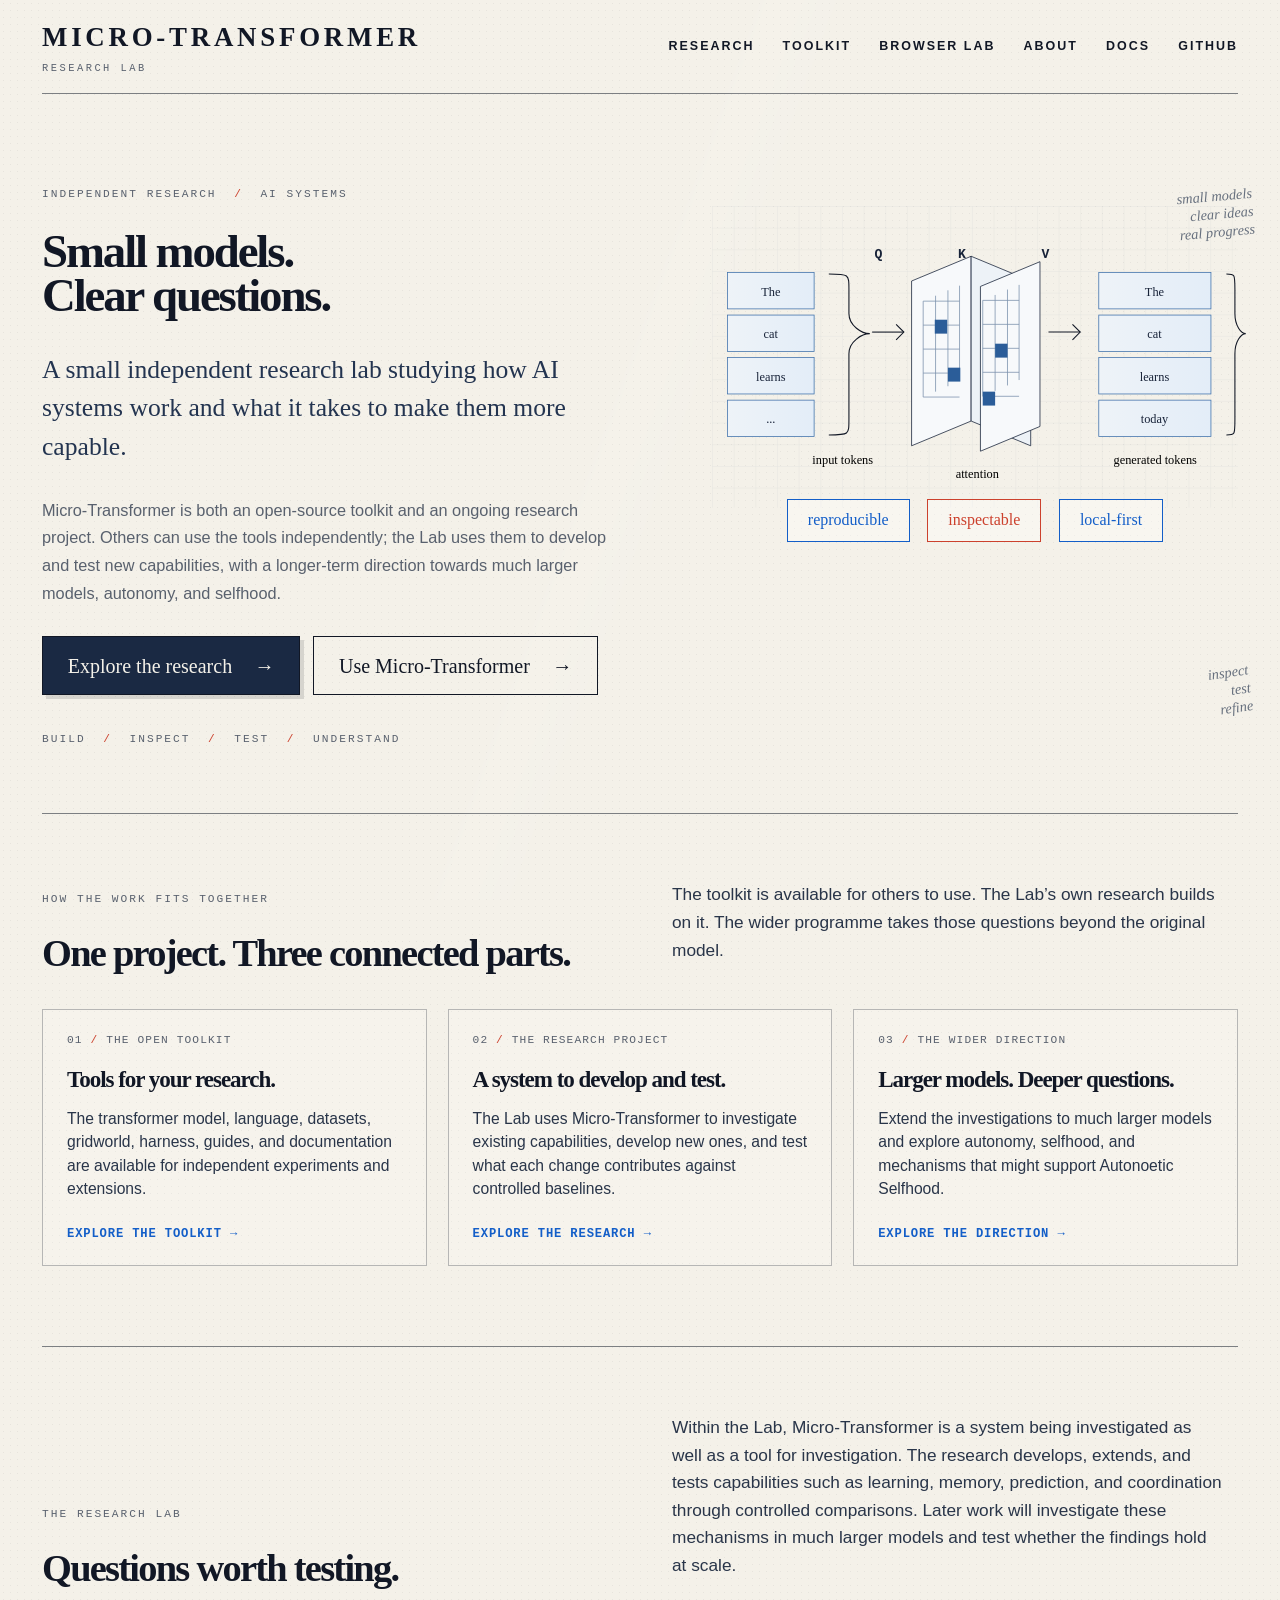
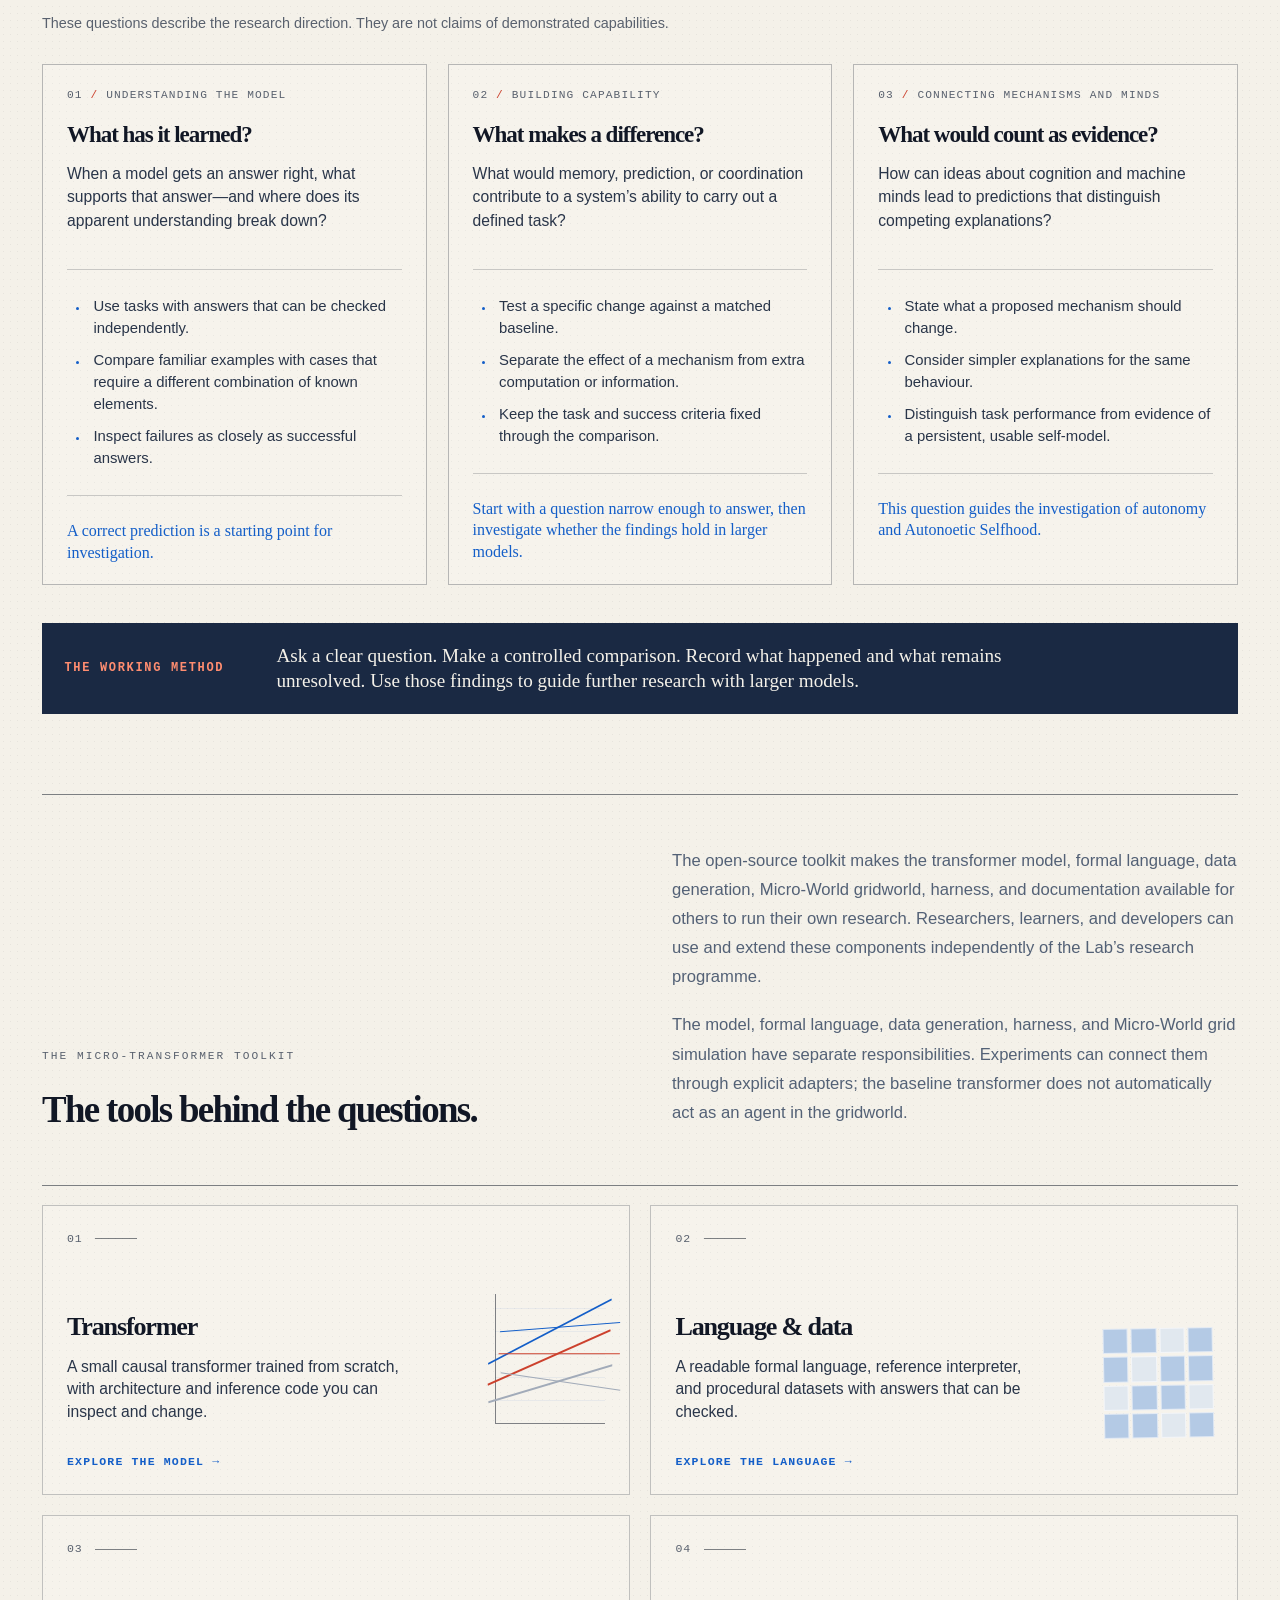
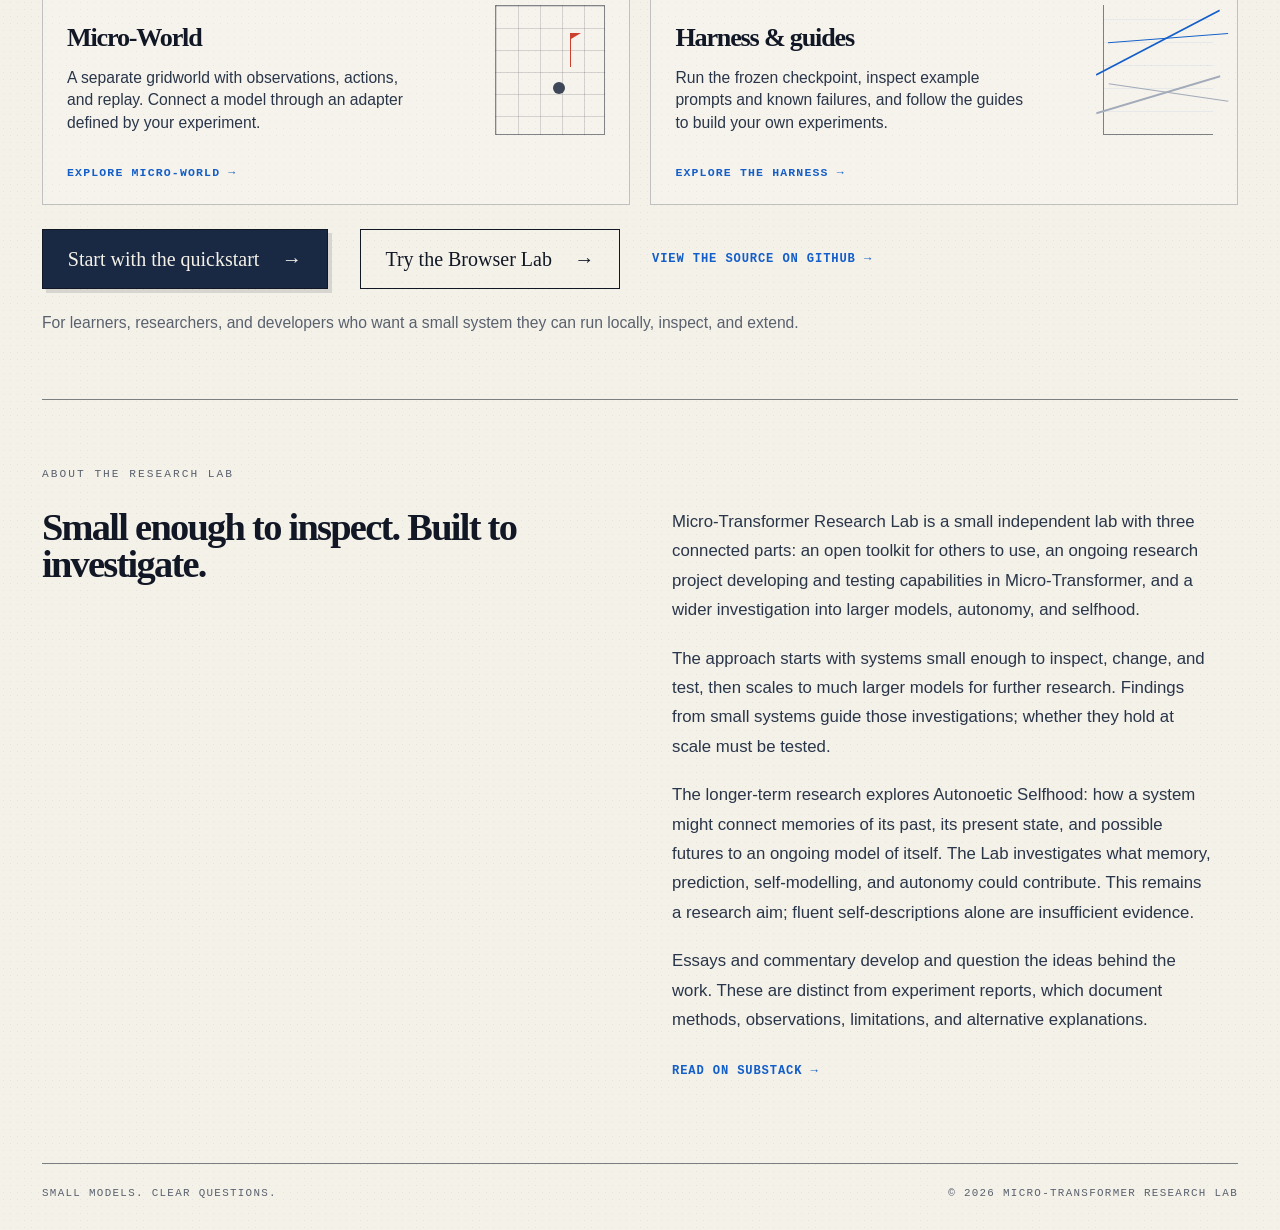
==== commit 68ff6667: "Publish interactive Browser Lab and website entry links" ====
--- a/index.html
+++ b/index.html
@@ -21,6 +21,7 @@
       <nav class="site-nav" id="site-nav" aria-label="Primary navigation">
         <a href="#research">Research</a>
         <a href="#toolkit">Toolkit</a>
+        <a href="/lab/">Browser Lab</a>
         <a href="#about">About</a>
         <a href="https://micro-transformer.readthedocs.io/en/latest/" target="_blank" rel="noopener noreferrer">Docs</a>
         <a href="https://github.com/vimalnar/micro-transformer" target="_blank" rel="noopener noreferrer">GitHub</a>
@@ -249,6 +250,7 @@
       </section>
       <div class="toolkit-links shell">
         <a class="button button-dark" href="https://micro-transformer.readthedocs.io/en/latest/guides/v1-quickstart/">Start with the quickstart <span aria-hidden="true">→</span></a>
+        <a class="button button-light" href="/lab/">Try the Browser Lab <span aria-hidden="true">→</span></a>
         <a class="text-link" href="https://github.com/vimalnar/micro-transformer">View the source on GitHub <span aria-hidden="true">→</span></a>
         <p>For learners, researchers, and developers who want a small system they can run locally, inspect, and extend.</p>
       </div>
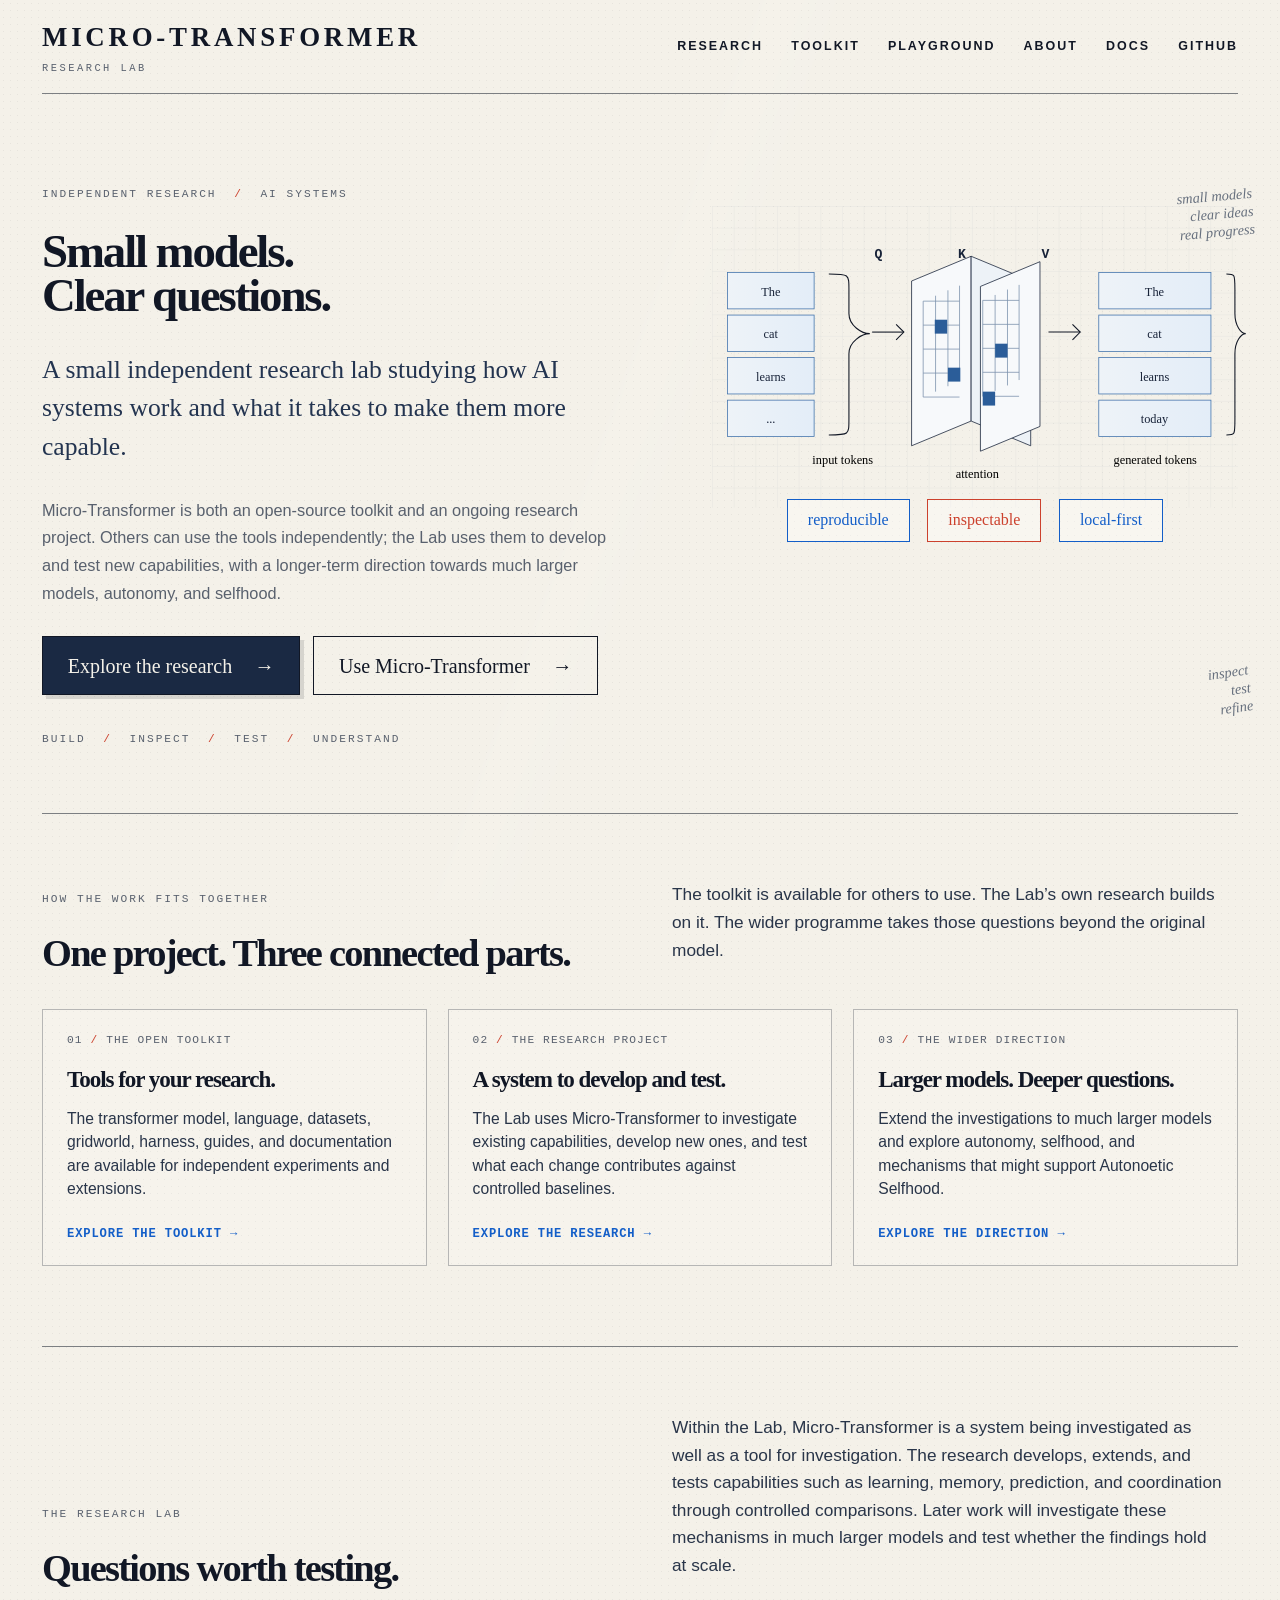
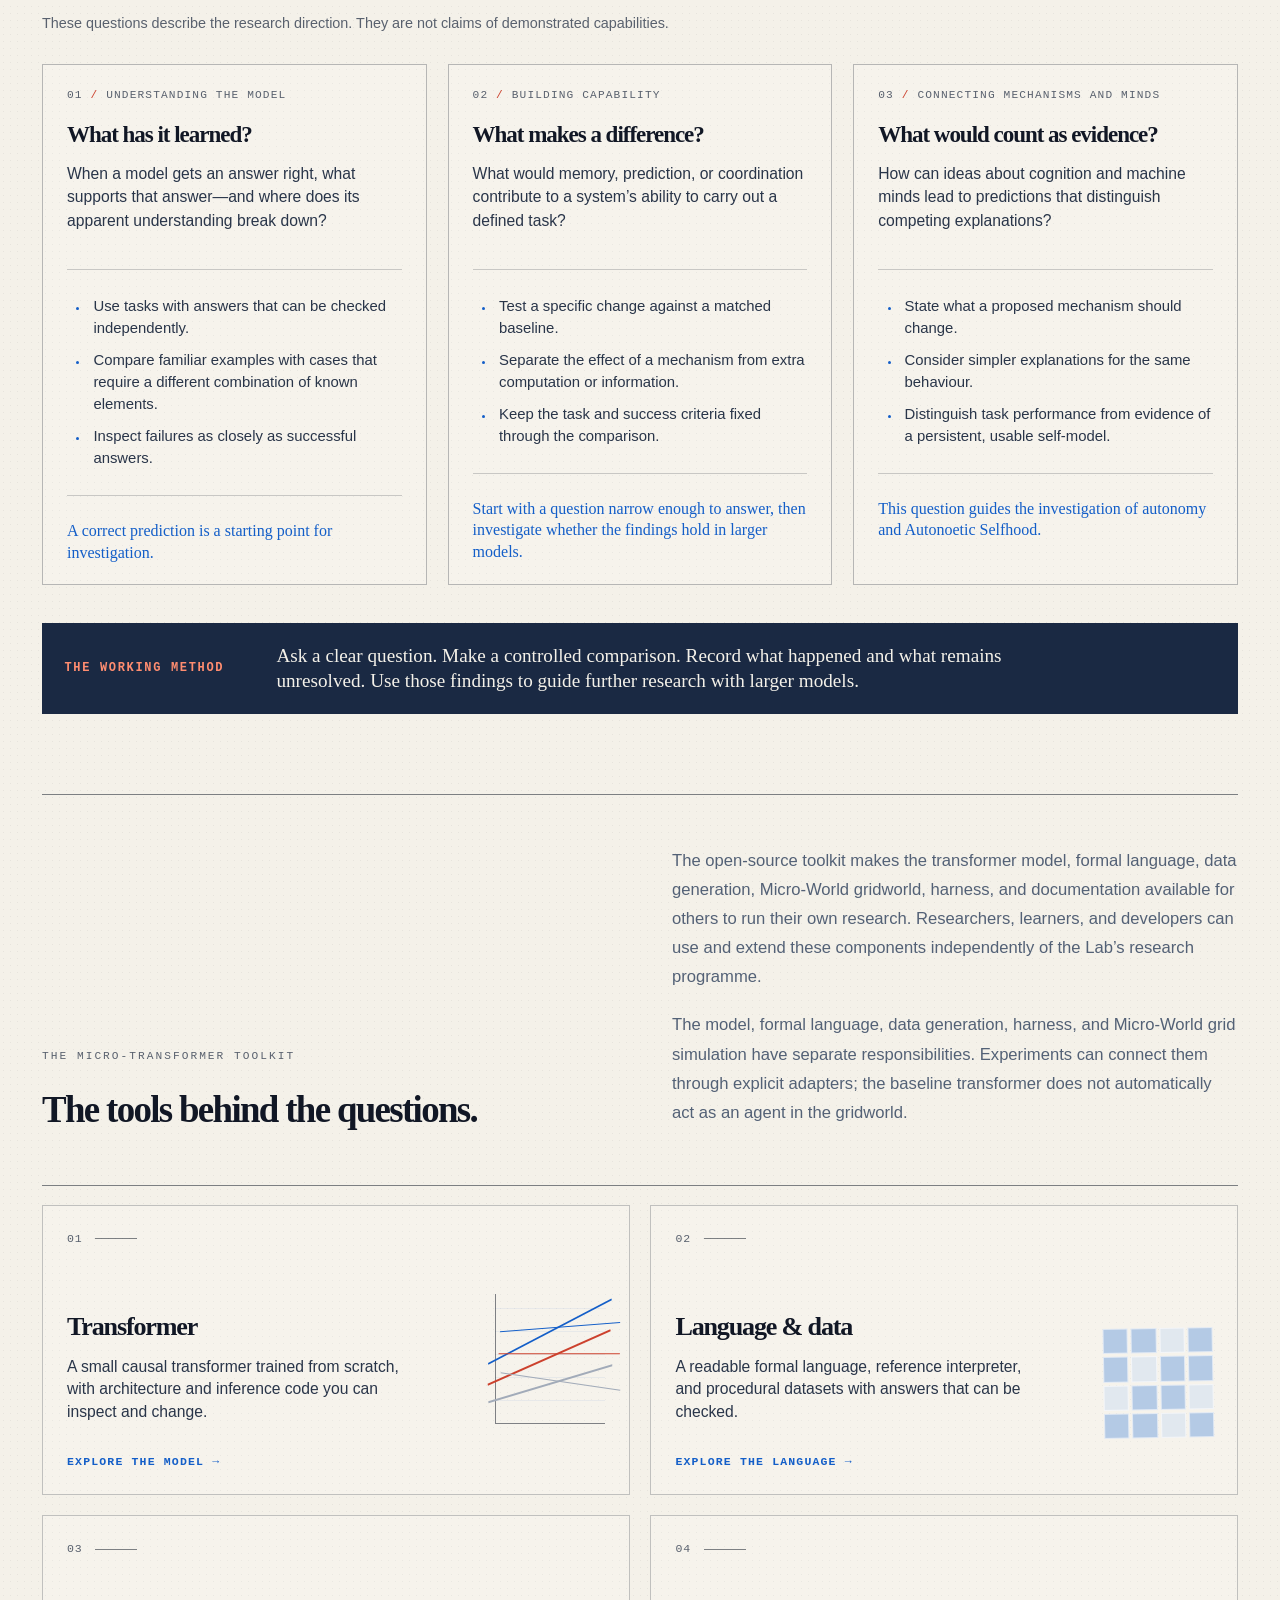
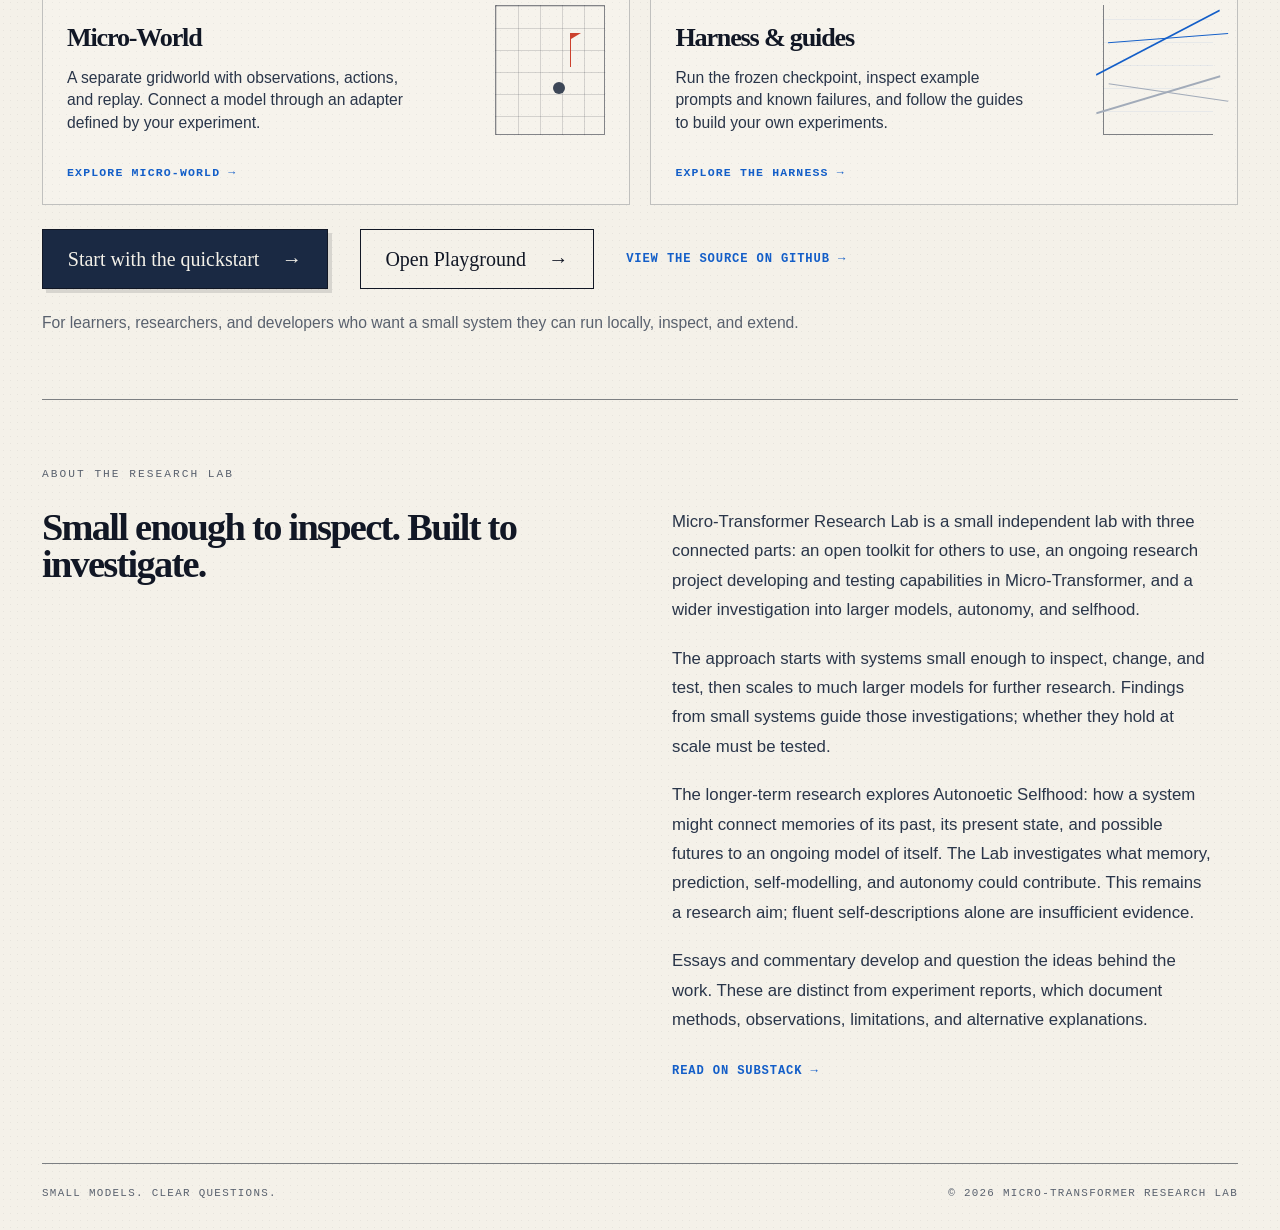
==== commit e671f7cc: "Rename Browser Lab branding to Playground" ====
--- a/index.html
+++ b/index.html
@@ -21,7 +21,7 @@
       <nav class="site-nav" id="site-nav" aria-label="Primary navigation">
         <a href="#research">Research</a>
         <a href="#toolkit">Toolkit</a>
-        <a href="/lab/">Browser Lab</a>
+        <a href="/lab/">Playground</a>
         <a href="#about">About</a>
         <a href="https://micro-transformer.readthedocs.io/en/latest/" target="_blank" rel="noopener noreferrer">Docs</a>
         <a href="https://github.com/vimalnar/micro-transformer" target="_blank" rel="noopener noreferrer">GitHub</a>
@@ -250,7 +250,7 @@
       </section>
       <div class="toolkit-links shell">
         <a class="button button-dark" href="https://micro-transformer.readthedocs.io/en/latest/guides/v1-quickstart/">Start with the quickstart <span aria-hidden="true">→</span></a>
-        <a class="button button-light" href="/lab/">Try the Browser Lab <span aria-hidden="true">→</span></a>
+        <a class="button button-light" href="/lab/">Open Playground <span aria-hidden="true">→</span></a>
         <a class="text-link" href="https://github.com/vimalnar/micro-transformer">View the source on GitHub <span aria-hidden="true">→</span></a>
         <p>For learners, researchers, and developers who want a small system they can run locally, inspect, and extend.</p>
       </div>
